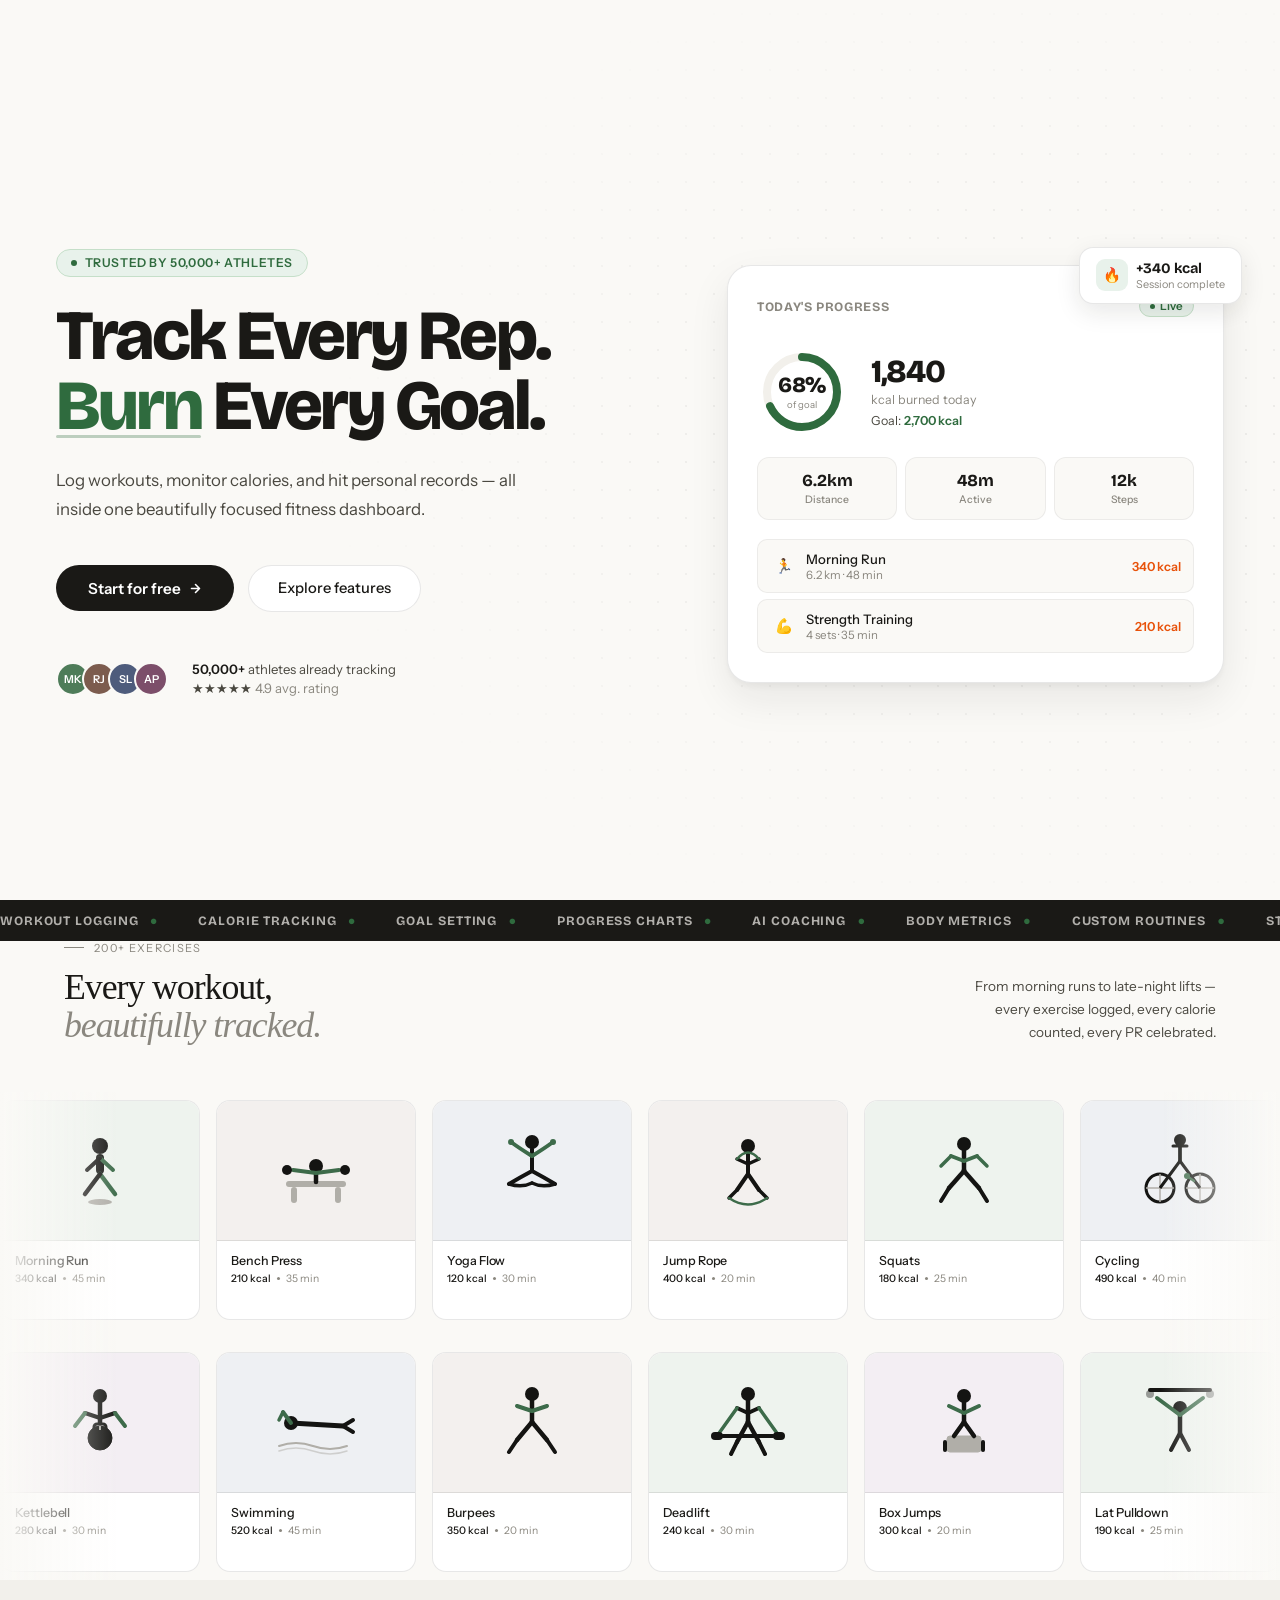
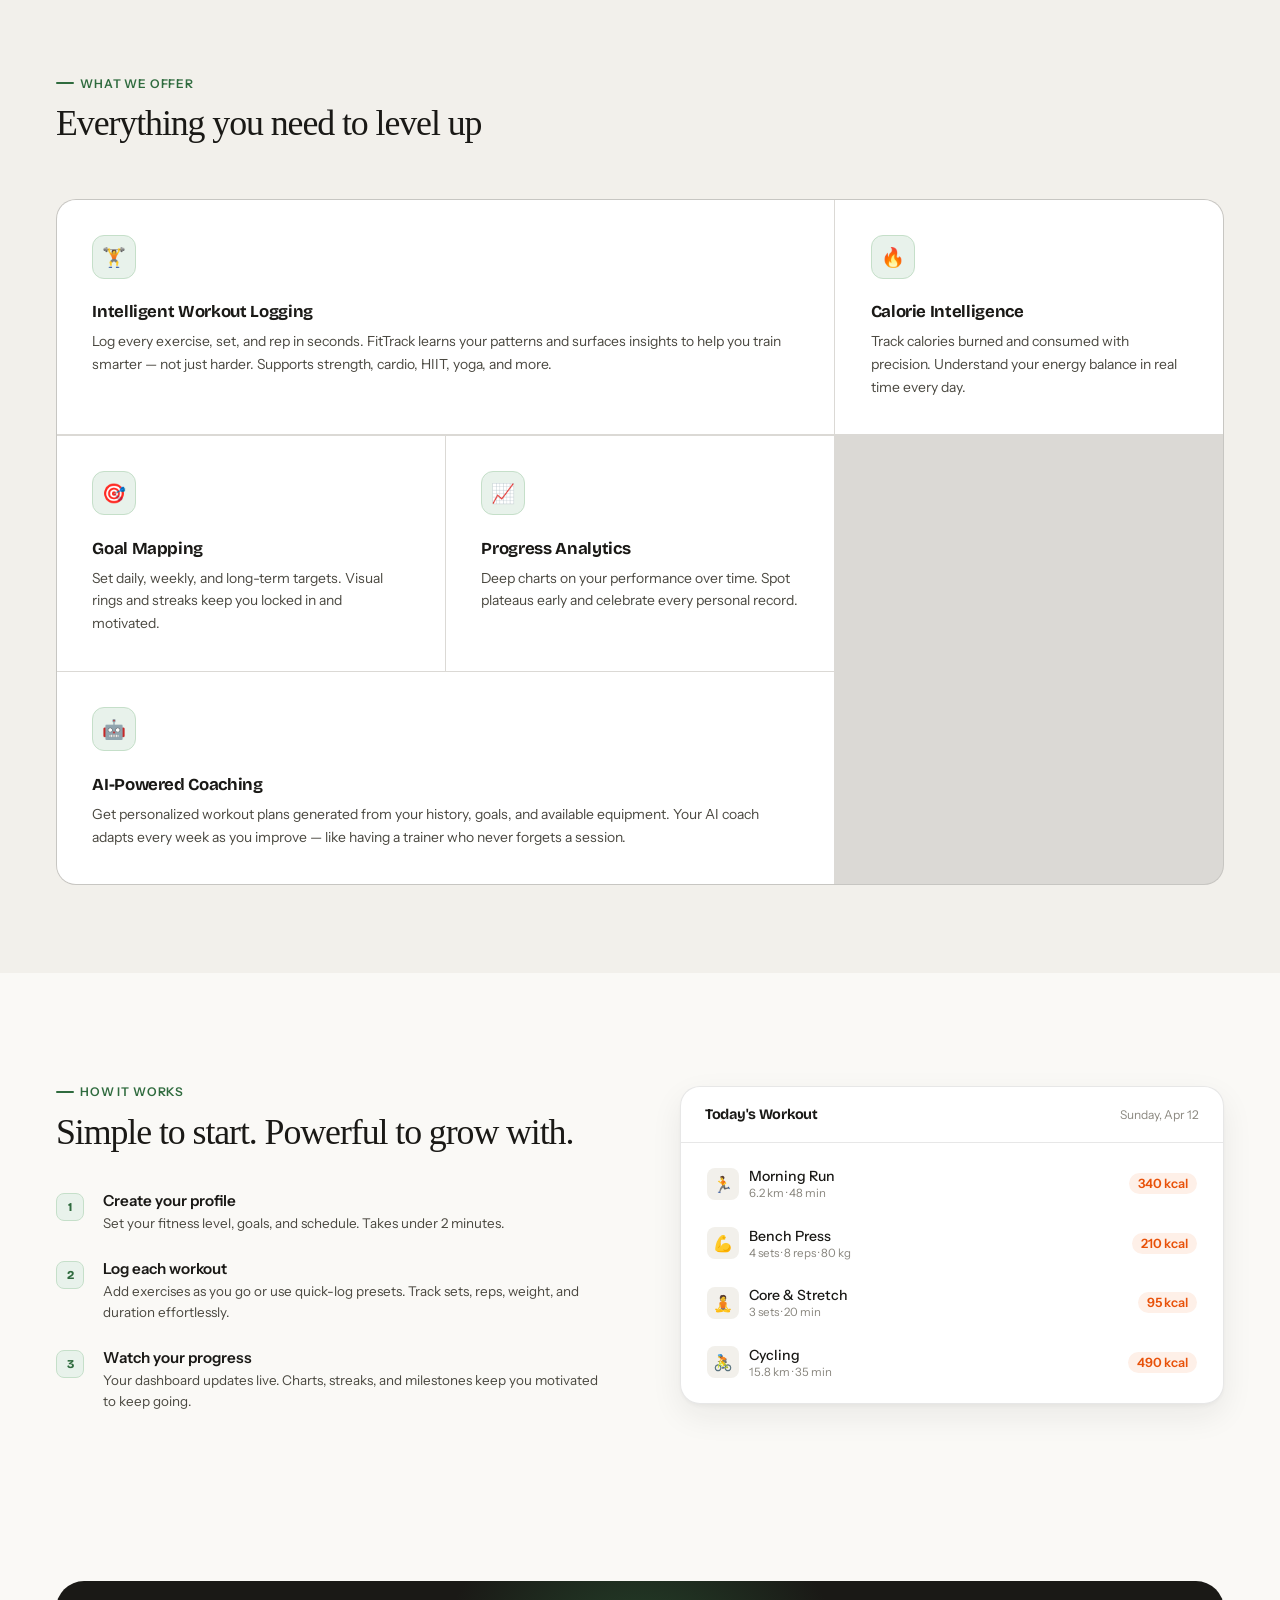
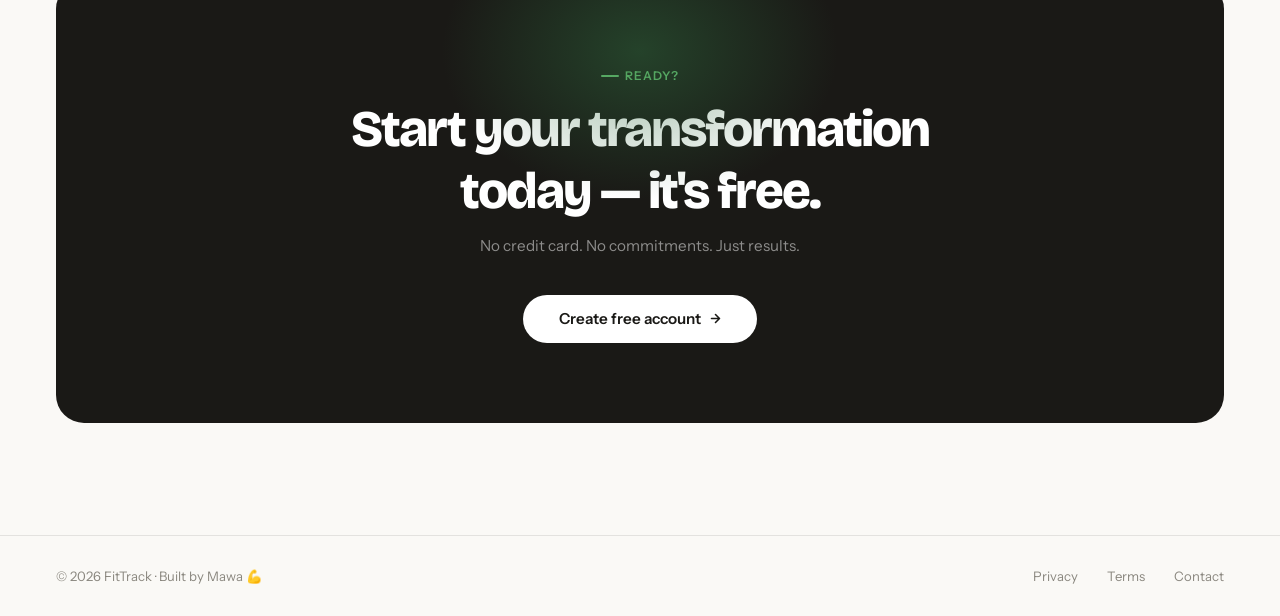
==== src/main/resources/templates/index.html @ 0c09f7cf "Init: pushed the localcode to remote" ====
<!DOCTYPE html>
<html xmlns:th="http://www.thymeleaf.org" lang="en">
<head>
    <meta charset="UTF-8">
    <meta name="viewport" content="width=device-width, initial-scale=1.0">
    <title>FitTrack — Your Fitness Evolution</title>
	<link rel="stylesheet" href="/css/styles.css">
    <link rel="preconnect" href="https://fonts.googleapis.com">
    <link href="https://fonts.googleapis.com/css2?family=Bricolage+Grotesque:opsz,wght@12..96,300;12..96,400;12..96,500;12..96,700;12..96,800&family=Instrument+Sans:wght@400;500;600&display=swap" rel="stylesheet">

    <style>
        *, *::before, *::after { box-sizing: border-box; margin: 0; padding: 0; }

        :root {
            --bg:        #faf9f6;
            --bg2:       #f2f0eb;
            --bg3:       #e8e4dc;
            --white:     #ffffff;
            --ink:       #1a1916;
            --ink2:      #4a4840;
            --ink3:      #8a877f;
            --accent:    #2f6b3e;
            --accent-lt: #e8f2eb;
            --accent-md: #c5dfc9;
            --orange:    #e8520a;
            --border:    rgba(26,25,22,0.1);
            --border2:   rgba(26,25,22,0.06);
        }

        html { scroll-behavior: smooth; }

        body {
            font-family: 'Instrument Sans', sans-serif;
            background: var(--bg);
            color: var(--ink);
            overflow-x: hidden;
        }

        /* ─── NAVBAR ─── */
        nav {
            position: fixed;
            top: 0; left: 0; right: 0;
            z-index: 100;
            padding: 0 3.5rem;
            height: 64px;
            display: flex;
            align-items: center;
            justify-content: space-between;
            background: rgba(250,249,246,0.9);
            backdrop-filter: blur(20px);
            border-bottom: 1px solid var(--border);
        }

        .nav-logo {
            font-family: 'Bricolage Grotesque', sans-serif;
            font-weight: 800;
            font-size: 1.35rem;
            color: var(--ink);
            text-decoration: none;
            letter-spacing: -0.03em;
            display: flex;
            align-items: center;
            gap: 7px;
        }

        .logo-mark {
            width: 28px; height: 28px;
            background: var(--accent);
            border-radius: 8px;
            display: flex;
            align-items: center;
            justify-content: center;
            color: #fff;
            font-size: 0.85rem;
            font-weight: 800;
        }

        .nav-right { display: flex; align-items: center; gap: 0.25rem; }

        .nav-link {
            font-size: 0.88rem;
            color: var(--ink2);
            text-decoration: none;
            padding: 0.45rem 0.9rem;
            border-radius: 8px;
            transition: background 0.15s, color 0.15s;
            font-weight: 500;
        }

        .nav-link:hover { background: var(--bg2); color: var(--ink); }

        .btn-nav {
            background: var(--ink) !important;
            color: var(--white) !important;
            padding: 0.5rem 1.2rem !important;
            border-radius: 100px !important;
            font-weight: 600 !important;
            margin-left: 0.5rem;
            transition: background 0.15s, transform 0.12s;
        }

        .btn-nav:hover { background: var(--accent) !important; transform: scale(1.03); }

        /* ─── HERO ─── */
        .hero {
            min-height: 100vh;
            padding: 7rem 3.5rem 4rem;
            display: grid;
            grid-template-columns: 1.1fr 0.9fr;
            gap: 4rem;
            align-items: center;
            position: relative;
        }

        .hero::before {
            content: '';
            position: absolute;
            inset: 0;
            background-image: radial-gradient(circle, rgba(26,25,22,0.06) 1px, transparent 1px);
            background-size: 28px 28px;
            mask-image: radial-gradient(ellipse 70% 70% at 80% 50%, black 30%, transparent 80%);
            pointer-events: none;
        }

        .hero-eyebrow {
            display: inline-flex;
            align-items: center;
            gap: 8px;
            background: var(--accent-lt);
            border: 1px solid var(--accent-md);
            color: var(--accent);
            font-size: 0.76rem;
            font-weight: 600;
            padding: 0.35rem 0.85rem;
            border-radius: 100px;
            margin-bottom: 1.5rem;
            letter-spacing: 0.05em;
            text-transform: uppercase;
            animation: fadeUp 0.5s ease both;
        }

        .pulse-dot { width: 6px; height: 6px; background: var(--accent); border-radius: 50%; animation: pulse 2s infinite; }

        @keyframes pulse {
            0%,100% { opacity:1; transform:scale(1); }
            50% { opacity:0.4; transform:scale(0.65); }
        }

        .hero h1 {
            font-family: 'Bricolage Grotesque', sans-serif;
            font-size: clamp(3.2rem, 5.5vw, 5.5rem);
            font-weight: 800;
            line-height: 1.0;
            letter-spacing: -0.04em;
            color: var(--ink);
            animation: fadeUp 0.5s 0.08s ease both;
        }

        .hero h1 .highlight {
            color: var(--accent);
            position: relative;
            display: inline-block;
        }

        .hero h1 .highlight::after {
            content: '';
            position: absolute;
            bottom: 4px; left: 0; right: 0;
            height: 3px;
            background: var(--accent);
            border-radius: 2px;
            opacity: 0.3;
        }

        .hero-desc {
            margin-top: 1.5rem;
            font-size: 1.05rem;
            color: var(--ink2);
            line-height: 1.75;
            max-width: 480px;
            animation: fadeUp 0.5s 0.16s ease both;
        }

        .hero-actions {
            margin-top: 2.5rem;
            display: flex;
            gap: 0.9rem;
            align-items: center;
            animation: fadeUp 0.5s 0.22s ease both;
        }

        .btn-primary {
            background: var(--ink);
            color: var(--white);
            font-family: 'Instrument Sans', sans-serif;
            font-weight: 600;
            font-size: 0.95rem;
            padding: 0.85rem 2rem;
            border-radius: 100px;
            text-decoration: none;
            display: inline-flex;
            align-items: center;
            gap: 8px;
            transition: background 0.15s, transform 0.12s;
        }

        .btn-primary:hover { background: var(--accent); transform: translateY(-1px); }

        .btn-secondary {
            background: var(--white);
            color: var(--ink);
            font-family: 'Instrument Sans', sans-serif;
            font-weight: 500;
            font-size: 0.92rem;
            padding: 0.85rem 1.8rem;
            border-radius: 100px;
            border: 1px solid var(--border);
            text-decoration: none;
            transition: background 0.15s;
        }

        .btn-secondary:hover { background: var(--bg2); }

        .hero-proof {
            margin-top: 3rem;
            display: flex;
            align-items: center;
            gap: 1.5rem;
            animation: fadeUp 0.5s 0.3s ease both;
        }

        .avatar-stack { display: flex; }

        .avatar {
            width: 34px; height: 34px;
            border-radius: 50%;
            border: 2px solid var(--bg);
            margin-left: -8px;
            font-size: 0.68rem;
            font-weight: 600;
            display: flex; align-items: center; justify-content: center;
            color: #fff;
        }

        .avatar:first-child { margin-left: 0; }
        .av1 { background: #4e7c59; }
        .av2 { background: #7c5c4e; }
        .av3 { background: #4e5c7c; }
        .av4 { background: #7c4e6a; }

        .proof-text { font-size: 0.82rem; color: var(--ink2); line-height: 1.5; }
        .proof-text strong { color: var(--ink); font-weight: 600; }

        /* ─── HERO VISUAL ─── */
        .hero-visual { animation: fadeUp 0.7s 0.2s ease both; position: relative; }

        .dashboard-card {
            background: var(--white);
            border: 1px solid var(--border);
            border-radius: 24px;
            padding: 1.8rem;
            box-shadow: 0 4px 6px rgba(26,25,22,0.04), 0 16px 40px rgba(26,25,22,0.08);
        }

        .dc-header {
            display: flex; align-items: center; justify-content: space-between;
            margin-bottom: 1.4rem;
        }

        .dc-title {
            font-family: 'Bricolage Grotesque', sans-serif;
            font-size: 0.8rem; font-weight: 700;
            letter-spacing: 0.05em; text-transform: uppercase;
            color: var(--ink3);
        }

        .live-chip {
            display: flex; align-items: center; gap: 5px;
            background: var(--accent-lt); border: 1px solid var(--accent-md);
            color: var(--accent); font-size: 0.72rem; font-weight: 600;
            padding: 3px 10px; border-radius: 100px;
        }

        .ld { width: 5px; height: 5px; border-radius: 50%; background: var(--accent); animation: pulse 1.5s infinite; }

        .cal-ring-row { display: flex; align-items: center; gap: 1.5rem; padding: 0.5rem 0 1.2rem; }

        .ring-wrap { position: relative; width: 90px; height: 90px; flex-shrink: 0; }
        .ring-wrap svg { transform: rotate(-90deg); }
        .ring-track { fill: none; stroke: var(--bg2); stroke-width: 8; }
        .ring-fill { fill: none; stroke: var(--accent); stroke-width: 8; stroke-linecap: round; stroke-dasharray: 220; stroke-dashoffset: 70; }

        .ring-center {
            position: absolute; inset: 0;
            display: flex; flex-direction: column; align-items: center; justify-content: center;
        }

        .ring-pct {
            font-family: 'Bricolage Grotesque', sans-serif;
            font-size: 1.35rem; font-weight: 800; color: var(--ink); letter-spacing: -0.03em; line-height: 1;
        }

        .ring-sub { font-size: 0.6rem; color: var(--ink3); margin-top: 2px; }

        .cal-big {
            font-family: 'Bricolage Grotesque', sans-serif;
            font-size: 2rem; font-weight: 800; color: var(--ink); letter-spacing: -0.04em; line-height: 1;
        }

        .cal-label { font-size: 0.78rem; color: var(--ink3); margin-top: 4px; }
        .cal-goal { font-size: 0.78rem; color: var(--ink2); margin-top: 6px; }
        .cal-goal span { color: var(--accent); font-weight: 600; }

        .mini-row { display: grid; grid-template-columns: 1fr 1fr 1fr; gap: 8px; margin-bottom: 1.2rem; }

        .mini-tile {
            background: var(--bg); border: 1px solid var(--border2);
            border-radius: 12px; padding: 0.8rem 0.7rem; text-align: center;
        }

        .mt-val { font-family: 'Bricolage Grotesque', sans-serif; font-weight: 700; font-size: 1.05rem; color: var(--ink); }
        .mt-lbl { font-size: 0.65rem; color: var(--ink3); margin-top: 2px; font-weight: 500; }

        .workout-row { display: flex; flex-direction: column; gap: 6px; }

        .wrow {
            display: flex; align-items: center; justify-content: space-between;
            padding: 0.65rem 0.75rem; border-radius: 10px;
            background: var(--bg); border: 1px solid var(--border2);
            transition: background 0.15s;
        }

        .wrow:hover { background: var(--bg2); }
        .wrow-left { display: flex; align-items: center; gap: 8px; }
        .wrow-icon { font-size: 0.9rem; width: 28px; text-align: center; }
        .wrow-name { font-size: 0.82rem; color: var(--ink); font-weight: 500; }
        .wrow-detail { color: var(--ink3); font-size: 0.72rem; margin-top: 1px; }
        .wrow-kcal { font-size: 0.78rem; font-weight: 600; color: var(--orange); }

        .float-badge {
            position: absolute; top: -18px; right: -18px;
            background: var(--white); border: 1px solid var(--border);
            border-radius: 14px; padding: 0.7rem 1rem;
            display: flex; align-items: center; gap: 8px;
            box-shadow: 0 8px 24px rgba(26,25,22,0.1);
            animation: floatY 4s ease-in-out infinite;
        }

        @keyframes floatY { 0%,100% { transform:translateY(0); } 50% { transform:translateY(-7px); } }

        .fb-icon { width: 32px; height: 32px; background: var(--accent-lt); border-radius: 9px; display: flex; align-items: center; justify-content: center; font-size: 0.9rem; }
        .fb-val { font-family: 'Bricolage Grotesque', sans-serif; font-size: 0.9rem; font-weight: 700; color: var(--ink); }
        .fb-lbl { font-size: 0.68rem; color: var(--ink3); }

        /* ─── TICKER ─── */
        .ticker { background: var(--ink); padding: 0.8rem 0; overflow: hidden; }

        .ticker-track {
            display: flex; gap: 2.5rem; white-space: nowrap;
            animation: slide 22s linear infinite;
        }

        @keyframes slide { from { transform:translateX(0); } to { transform:translateX(-50%); } }

        .t-item {
            font-family: 'Bricolage Grotesque', sans-serif;
            font-size: 0.8rem; font-weight: 700; letter-spacing: 0.07em; text-transform: uppercase;
            color: rgba(242,240,235,0.7);
            display: flex; align-items: center; gap: 0.7rem;
        }

        .t-dot { color: var(--accent); }

        /* ─── SECTION COMMON ─── */
        section { padding: 5.5rem 3.5rem; position: relative; }

        .label-tag {
            display: inline-flex; align-items: center; gap: 6px;
            font-size: 0.75rem; font-weight: 600; letter-spacing: 0.07em; text-transform: uppercase;
            color: var(--accent); margin-bottom: 0.9rem;
        }

        .label-tag::before { content: ''; width: 18px; height: 2px; background: var(--accent); border-radius: 1px; display: inline-block; }

        .section-h {
            font-family: 'Bricolage Grotesque', sans-serif;
            font-size: clamp(2rem, 3.5vw, 3rem); font-weight: 800;
            letter-spacing: -0.035em; color: var(--ink); line-height: 1.08; max-width: 600px;
        }

        /* ─── FEATURES ─── */
        .features-section { background: var(--bg2); }

        .feat-grid {
            display: grid; grid-template-columns: repeat(3, 1fr);
            gap: 1.5px; background: var(--border);
            border-radius: 20px; overflow: hidden; margin-top: 3.5rem;
            border: 1px solid var(--border);
        }

        .feat-cell { background: var(--white); padding: 2.2rem; transition: background 0.2s; }
        .feat-cell:hover { background: var(--bg); }
        .feat-cell.wide { grid-column: span 2; }

        .feat-ico {
            width: 44px; height: 44px;
            background: var(--accent-lt); border: 1px solid var(--accent-md);
            border-radius: 12px; display: flex; align-items: center; justify-content: center;
            font-size: 1.2rem; margin-bottom: 1.4rem;
        }

        .feat-title {
            font-family: 'Bricolage Grotesque', sans-serif;
            font-size: 1.05rem; font-weight: 700; color: var(--ink);
            margin-bottom: 0.5rem; letter-spacing: -0.02em;
        }

        .feat-desc { font-size: 0.87rem; color: var(--ink2); line-height: 1.65; }

        /* ─── HOW IT WORKS ─── */
        .how-grid { display: grid; grid-template-columns: 1fr 1fr; gap: 5rem; align-items: center; margin-top: 1rem; }

        .step-list { display: flex; flex-direction: column; gap: 1.5rem; margin-top: 2.5rem; }

        .step { display: flex; gap: 1.2rem; align-items: flex-start; }

        .step-num {
            font-family: 'Bricolage Grotesque', sans-serif;
            font-size: 0.75rem; font-weight: 800; color: var(--accent);
            background: var(--accent-lt); border: 1px solid var(--accent-md);
            width: 28px; height: 28px; border-radius: 8px;
            display: flex; align-items: center; justify-content: center;
            flex-shrink: 0; margin-top: 2px;
        }

        .step-ttl { font-weight: 600; font-size: 0.95rem; color: var(--ink); margin-bottom: 3px; }
        .step-txt { font-size: 0.84rem; color: var(--ink2); line-height: 1.6; }

        .workout-card {
            background: var(--white); border: 1px solid var(--border);
            border-radius: 20px; overflow: hidden;
            box-shadow: 0 2px 4px rgba(26,25,22,0.04), 0 12px 32px rgba(26,25,22,0.07);
        }

        .wc-head {
            padding: 1.2rem 1.5rem; border-bottom: 1px solid var(--border);
            display: flex; align-items: center; justify-content: space-between;
        }

        .wc-title { font-family: 'Bricolage Grotesque', sans-serif; font-size: 0.9rem; font-weight: 700; color: var(--ink); letter-spacing: -0.02em; }
        .wc-date { font-size: 0.75rem; color: var(--ink3); }
        .wc-list { padding: 0.8rem; display: flex; flex-direction: column; gap: 4px; }

        .wi {
            display: flex; align-items: center; justify-content: space-between;
            padding: 0.7rem 0.8rem; border-radius: 10px; transition: background 0.15s; cursor: default;
        }

        .wi:hover { background: var(--bg); }
        .wi-left { display: flex; align-items: center; gap: 10px; }
        .wi-icon { font-size: 1rem; width: 32px; height: 32px; background: var(--bg2); border-radius: 8px; display: flex; align-items: center; justify-content: center; }
        .wi-name { font-size: 0.88rem; font-weight: 500; color: var(--ink); }
        .wi-meta { font-size: 0.72rem; color: var(--ink3); margin-top: 1px; }
        .wi-kcal { font-size: 0.8rem; font-weight: 600; color: var(--orange); background: #fef0e8; padding: 3px 9px; border-radius: 100px; }

        /* ─── CTA ─── */
        .cta-wrap {
            margin: 0 3.5rem 5rem;
            background: var(--ink); border-radius: 28px;
            padding: 5rem; text-align: center; position: relative; overflow: hidden;
        }

        .cta-wrap::before {
            content: ''; position: absolute; top: -80px; left: 50%; transform: translateX(-50%);
            width: 400px; height: 300px;
            background: radial-gradient(ellipse, rgba(47,107,62,0.5) 0%, transparent 70%);
            pointer-events: none;
        }

        .cta-wrap .label-tag { color: #6fcf7a; }
        .cta-wrap .label-tag::before { background: #6fcf7a; }

        .cta-wrap h2 {
            font-family: 'Bricolage Grotesque', sans-serif;
            font-size: clamp(2rem, 4vw, 3.2rem); font-weight: 800;
            letter-spacing: -0.04em; color: var(--white); margin-bottom: 0.9rem;
        }

        .cta-wrap p { color: rgba(255,255,255,0.5); font-size: 0.95rem; margin-bottom: 2.5rem; }

        .btn-white {
            background: var(--white); color: var(--ink);
            font-family: 'Instrument Sans', sans-serif; font-weight: 600; font-size: 0.95rem;
            padding: 0.9rem 2.2rem; border-radius: 100px; text-decoration: none;
            display: inline-flex; align-items: center; gap: 8px;
            transition: background 0.15s, transform 0.12s;
        }

        .btn-white:hover { background: var(--bg2); transform: translateY(-2px); }

        /* ─── FOOTER ─── */
        footer {
            border-top: 1px solid var(--border); padding: 2rem 3.5rem;
            display: flex; align-items: center; justify-content: space-between;
            background: var(--bg);
        }

        .foot-left { font-size: 0.82rem; color: var(--ink3); }
        .foot-links { display: flex; gap: 1.8rem; }
        .foot-links a { font-size: 0.82rem; color: var(--ink3); text-decoration: none; transition: color 0.15s; }
        .foot-links a:hover { color: var(--ink); }

        @keyframes fadeUp { from { opacity:0; transform:translateY(20px); } to { opacity:1; transform:translateY(0); } }

        @media (max-width: 900px) {
            nav { padding: 0 1.5rem; }
            .hero { grid-template-columns: 1fr; padding: 6.5rem 1.5rem 3rem; }
            .hero-visual { display: none; }
            section { padding: 4rem 1.5rem; }
            .feat-grid { grid-template-columns: 1fr; }
            .feat-cell.wide { grid-column: span 1; }
            .how-grid { grid-template-columns: 1fr; gap: 2.5rem; }
            .cta-wrap { margin: 0 1.5rem 3.5rem; padding: 3rem 2rem; }
            footer { flex-direction: column; gap: 1.2rem; text-align: center; padding: 1.5rem; }
        }
		workout-scroll-section{
		  padding:5rem 0;
		  border-bottom:1px solid var(--border);
		  overflow:hidden;
		  background:var(--bg);
		}
		.wss-header{padding:0 4rem;margin-bottom:3rem;display:flex;justify-content:space-between;align-items:flex-end}
		.wss-right{font-size:0.85rem;color:var(--ink2);max-width:260px;line-height:1.7;font-weight:300;text-align:right}
		.section-tag{font-size:0.7rem;letter-spacing:0.12em;text-transform:uppercase;color:var(--ink3);margin-bottom:0.9rem;display:flex;align-items:center;gap:10px}
		.section-tag::before{content:'';width:20px;height:1px;background:var(--ink3)}
		.section-h{font-family:'Playfair Display',serif;font-size:clamp(1.9rem,2.8vw,2.6rem);font-weight:400;letter-spacing:-0.03em;color:var(--ink);line-height:1.05}
		.section-h em{font-style:italic;color:var(--ink3)}

		/* strip */
		.strip-wrap{position:relative}
		.strip-wrap::before,.strip-wrap::after{
		  content:'';position:absolute;top:0;bottom:0;width:120px;z-index:10;pointer-events:none;
		}
		.strip-wrap::before{left:0;background:linear-gradient(to right,var(--bg),transparent)}
		.strip-wrap::after{right:0;background:linear-gradient(to left,var(--bg),transparent)}

		.strip{display:flex;gap:16px;padding:8px 0;width:max-content}
		.strip.row1{animation:scrollL 40s linear infinite}
		.strip.row2{animation:scrollR 45s linear infinite;margin-top:16px}
		.strip:hover{animation-play-state:paused}
		@keyframes scrollL{from{transform:translateX(0)}to{transform:translateX(-50%)}}
		@keyframes scrollR{from{transform:translateX(-50%)}to{transform:translateX(0)}}

		/* workout card */
		.wcard{
		  width:200px;height:220px;flex-shrink:0;
		  background:var(--white);border:1px solid var(--border);border-radius:14px;
		  overflow:hidden;cursor:pointer;position:relative;
		  transition:border-color 0.25s,transform 0.25s;
		}
		.wcard:hover{border-color:var(--sage-md);transform:translateY(-4px)}
		.wcard-visual{
		  height:140px;
		  display:flex;align-items:center;justify-content:center;
		  position:relative;overflow:hidden;
		  background:var(--bg);
		  border-bottom:1px solid var(--border);
		}
		.wcard-info{padding:0.75rem 0.9rem}
		.wcard-name{font-size:0.78rem;font-weight:500;color:var(--ink);letter-spacing:-0.01em}
		.wcard-meta{display:flex;align-items:center;gap:6px;margin-top:4px}
		.wcard-kcal{font-size:0.65rem;color:var(--sage);font-weight:500}
		.wcard-dot{width:3px;height:3px;border-radius:50%;background:var(--ink3)}
		.wcard-dur{font-size:0.65rem;color:var(--ink3)}
		.wcard-cat{
		  position:absolute;top:8px;right:8px;
		  font-size:0.58rem;letter-spacing:0.08em;text-transform:uppercase;
		  color:var(--ink2);background:var(--white);border:1px solid var(--border);
		  padding:2px 7px;border-radius:100px;
		}

		/* ── SVG figure animations ── */
		.fig{width:80px;height:80px;position:relative}

		/* Running figure */
		@keyframes run-body{0%,100%{transform:translateY(0) rotate(-2deg)}50%{transform:translateY(-4px) rotate(2deg)}}
		@keyframes run-arm-f{0%,100%{transform:rotate(-30deg)}50%{transform:rotate(30deg)}}
		@keyframes run-arm-b{0%,100%{transform:rotate(30deg)}50%{transform:rotate(-30deg)}}
		@keyframes run-leg-f{0%,100%{transform:rotate(-40deg)}50%{transform:rotate(40deg)}}
		@keyframes run-leg-b{0%,100%{transform:rotate(40deg)}50%{transform:rotate(-40deg)}}
		@keyframes bounce-shadow{0%,100%{transform:scaleX(1);opacity:0.15}50%{transform:scaleX(0.7);opacity:0.08}}

		/* Cycling figure */
		@keyframes pedal-f{0%{transform:rotate(0deg)}100%{transform:rotate(360deg)}}
		@keyframes wheel-spin{0%{transform:rotate(0deg)}100%{transform:rotate(360deg)}}

		/* Push-up */
		@keyframes pushup{0%,100%{transform:translateY(0)}50%{transform:translateY(-8px)}}

		/* Yoga */
		@keyframes breathe{0%,100%{transform:scaleY(1)}50%{transform:scaleY(1.04)}}

		/* Jump rope */
		@keyframes jump{0%,100%{transform:translateY(0)}45%,55%{transform:translateY(-10px)}}
		@keyframes rope{0%{transform:rotate(0deg)}100%{transform:rotate(360deg)}}

		/* Squat */
		@keyframes squat{0%,100%{transform:translateY(0) scaleY(1)}50%{transform:translateY(8px) scaleY(0.88)}}

		/* Stretch */
		@keyframes stretch-arm{0%,100%{transform:rotate(0deg)}50%{transform:rotate(30deg)}}

		/* Plank */
		@keyframes plank-pulse{0%,100%{transform:scaleX(1)}50%{transform:scaleX(1.01)}}

		/* Dumbbell curl */
		@keyframes curl{0%,100%{transform:rotate(0deg)}50%{transform:rotate(-70deg)}}

		/* Burpee */
		@keyframes burpee{0%,25%{transform:translateY(0) scaleY(1)}50%{transform:translateY(-14px) scaleY(1)}75%,100%{transform:translateY(0) scaleY(0.85)}}

		/* Swim */
		@keyframes swim-arm{0%,100%{transform:rotate(-20deg)}50%{transform:rotate(160deg)}}
		@keyframes swim-body{0%,100%{transform:translateY(0)}50%{transform:translateY(-3px)}}

		/* Kettlebell */
		@keyframes kb-swing{0%,100%{transform:rotate(0deg)}50%{transform:rotate(-45deg)}}
    </style>
</head>
<body>

<!-- NAVBAR -->
<div th:replace="fragments/navbar :: navbar('home')"></div><!-- HERO -->
<div class="hero">
    <div>
        <div class="hero-eyebrow">
            <span class="pulse-dot"></span>
            Trusted by 50,000+ athletes
        </div>

        <h1>Track Every Rep.<br><span class="highlight">Burn</span> Every Goal.</h1>

        <p class="hero-desc">
            Log workouts, monitor calories, and hit personal records — all inside one beautifully focused fitness dashboard.
        </p>

        <div class="hero-actions">
            <a href="/auth/signup" class="btn-primary">
                Start for free
                <svg width="13" height="13" viewBox="0 0 13 13" fill="none"><path d="M2.5 6.5h8M6.5 2.5l4 4-4 4" stroke="currentColor" stroke-width="1.6" stroke-linecap="round" stroke-linejoin="round"/></svg>
            </a>
            <a href="#features" class="btn-secondary">Explore features</a>
        </div>

        <div class="hero-proof">
            <div class="avatar-stack">
                <div class="avatar av1">MK</div>
                <div class="avatar av2">RJ</div>
                <div class="avatar av3">SL</div>
                <div class="avatar av4">AP</div>
            </div>
            <div class="proof-text">
                <strong>50,000+</strong> athletes already tracking<br>
                ★★★★★ <span style="color:var(--ink3)">4.9 avg. rating</span>
            </div>
        </div>
    </div>

    <div class="hero-visual">
        <div class="float-badge">
            <div class="fb-icon">🔥</div>
            <div>
                <div class="fb-val">+340 kcal</div>
                <div class="fb-lbl">Session complete</div>
            </div>
        </div>

        <div class="dashboard-card">
            <div class="dc-header">
                <span class="dc-title">Today's Progress</span>
                <span class="live-chip"><span class="ld"></span>Live</span>
            </div>

            <div class="cal-ring-row">
                <div class="ring-wrap">
                    <svg width="90" height="90" viewBox="0 0 90 90">
                        <circle class="ring-track" cx="45" cy="45" r="35"/>
                        <circle class="ring-fill" cx="45" cy="45" r="35"/>
                    </svg>
                    <div class="ring-center">
                        <div class="ring-pct">68%</div>
                        <div class="ring-sub">of goal</div>
                    </div>
                </div>
                <div>
                    <div class="cal-big">1,840</div>
                    <div class="cal-label">kcal burned today</div>
                    <div class="cal-goal">Goal: <span>2,700 kcal</span></div>
                </div>
            </div>

            <div class="mini-row">
                <div class="mini-tile"><div class="mt-val">6.2km</div><div class="mt-lbl">Distance</div></div>
                <div class="mini-tile"><div class="mt-val">48m</div><div class="mt-lbl">Active</div></div>
                <div class="mini-tile"><div class="mt-val">12k</div><div class="mt-lbl">Steps</div></div>
            </div>

            <div class="workout-row">
                <div class="wrow">
                    <div class="wrow-left">
                        <span class="wrow-icon">🏃</span>
                        <div><div class="wrow-name">Morning Run</div><div class="wrow-detail">6.2 km · 48 min</div></div>
                    </div>
                    <span class="wrow-kcal">340 kcal</span>
                </div>
                <div class="wrow">
                    <div class="wrow-left">
                        <span class="wrow-icon">💪</span>
                        <div><div class="wrow-name">Strength Training</div><div class="wrow-detail">4 sets · 35 min</div></div>
                    </div>
                    <span class="wrow-kcal">210 kcal</span>
                </div>
            </div>
        </div>
    </div>
</div>

<!-- TICKER -->
<div class="ticker">
    <div class="ticker-track">
        <span class="t-item">Workout Logging <span class="t-dot">●</span></span>
        <span class="t-item">Calorie Tracking <span class="t-dot">●</span></span>
        <span class="t-item">Goal Setting <span class="t-dot">●</span></span>
        <span class="t-item">Progress Charts <span class="t-dot">●</span></span>
        <span class="t-item">AI Coaching <span class="t-dot">●</span></span>
        <span class="t-item">Body Metrics <span class="t-dot">●</span></span>
        <span class="t-item">Custom Routines <span class="t-dot">●</span></span>
        <span class="t-item">Streak Tracking <span class="t-dot">●</span></span>
        <span class="t-item">Workout Logging <span class="t-dot">●</span></span>
        <span class="t-item">Calorie Tracking <span class="t-dot">●</span></span>
        <span class="t-item">Goal Setting <span class="t-dot">●</span></span>
        <span class="t-item">Progress Charts <span class="t-dot">●</span></span>
        <span class="t-item">AI Coaching <span class="t-dot">●</span></span>
        <span class="t-item">Body Metrics <span class="t-dot">●</span></span>
        <span class="t-item">Custom Routines <span class="t-dot">●</span></span>
        <span class="t-item">Streak Tracking <span class="t-dot">●</span></span>
    </div>
</div>
<div id="workouts" class="workout-scroll-section">
  <div class="wss-header">
    <div>
      <div class="section-tag">200+ exercises</div>
      <h2 class="section-h">Every workout,<br><em>beautifully tracked.</em></h2>
    </div>
    <p class="wss-right">From morning runs to late-night lifts — every exercise logged, every calorie counted, every PR celebrated.</p>
  </div>

  <div class="strip-wrap" id="strips"></div>
</div>

<!-- FEATURES -->
<section id="features" class="features-section">
    <span class="label-tag">What we offer</span>
    <h2 class="section-h">Everything you need to level up</h2>

    <div class="feat-grid">
        <div class="feat-cell wide">
            <div class="feat-ico">🏋️</div>
            <div class="feat-title">Intelligent Workout Logging</div>
            <div class="feat-desc">Log every exercise, set, and rep in seconds. FitTrack learns your patterns and surfaces insights to help you train smarter — not just harder. Supports strength, cardio, HIIT, yoga, and more.</div>
        </div>
        <div class="feat-cell">
            <div class="feat-ico">🔥</div>
            <div class="feat-title">Calorie Intelligence</div>
            <div class="feat-desc">Track calories burned and consumed with precision. Understand your energy balance in real time every day.</div>
        </div>
        <div class="feat-cell">
            <div class="feat-ico">🎯</div>
            <div class="feat-title">Goal Mapping</div>
            <div class="feat-desc">Set daily, weekly, and long-term targets. Visual rings and streaks keep you locked in and motivated.</div>
        </div>
        <div class="feat-cell">
            <div class="feat-ico">📈</div>
            <div class="feat-title">Progress Analytics</div>
            <div class="feat-desc">Deep charts on your performance over time. Spot plateaus early and celebrate every personal record.</div>
        </div>
        <div class="feat-cell wide">
            <div class="feat-ico">🤖</div>
            <div class="feat-title">AI-Powered Coaching</div>
            <div class="feat-desc">Get personalized workout plans generated from your history, goals, and available equipment. Your AI coach adapts every week as you improve — like having a trainer who never forgets a session.</div>
        </div>
    </div>
</section>

<!-- HOW IT WORKS -->
<section id="workouts">
    <div class="how-grid">
        <div>
            <span class="label-tag">How it works</span>
            <h2 class="section-h">Simple to start. Powerful to grow with.</h2>
            <div class="step-list">
                <div class="step">
                    <div class="step-num">1</div>
                    <div><div class="step-ttl">Create your profile</div><div class="step-txt">Set your fitness level, goals, and schedule. Takes under 2 minutes.</div></div>
                </div>
                <div class="step">
                    <div class="step-num">2</div>
                    <div><div class="step-ttl">Log each workout</div><div class="step-txt">Add exercises as you go or use quick-log presets. Track sets, reps, weight, and duration effortlessly.</div></div>
                </div>
                <div class="step">
                    <div class="step-num">3</div>
                    <div><div class="step-ttl">Watch your progress</div><div class="step-txt">Your dashboard updates live. Charts, streaks, and milestones keep you motivated to keep going.</div></div>
                </div>
            </div>
        </div>

        <div class="workout-card">
            <div class="wc-head">
                <span class="wc-title">Today's Workout</span>
                <span class="wc-date">Sunday, Apr 12</span>
            </div>
            <div class="wc-list">
                <div class="wi">
                    <div class="wi-left"><div class="wi-icon">🏃</div><div><div class="wi-name">Morning Run</div><div class="wi-meta">6.2 km · 48 min</div></div></div>
                    <span class="wi-kcal">340 kcal</span>
                </div>
                <div class="wi">
                    <div class="wi-left"><div class="wi-icon">💪</div><div><div class="wi-name">Bench Press</div><div class="wi-meta">4 sets · 8 reps · 80 kg</div></div></div>
                    <span class="wi-kcal">210 kcal</span>
                </div>
                <div class="wi">
                    <div class="wi-left"><div class="wi-icon">🧘</div><div><div class="wi-name">Core & Stretch</div><div class="wi-meta">3 sets · 20 min</div></div></div>
                    <span class="wi-kcal">95 kcal</span>
                </div>
                <div class="wi">
                    <div class="wi-left"><div class="wi-icon">🚴</div><div><div class="wi-name">Cycling</div><div class="wi-meta">15.8 km · 35 min</div></div></div>
                    <span class="wi-kcal">490 kcal</span>
                </div>
            </div>
        </div>
    </div>
</section>

<!-- CTA -->
<div style="padding: 5rem 0 2rem;">
    <div class="cta-wrap">
        <span class="label-tag">Ready?</span>
        <h2>Start your transformation<br>today — it's free.</h2>
        <p>No credit card. No commitments. Just results.</p>
        <a href="/auth/signup" class="btn-white">
            Create free account
            <svg width="13" height="13" viewBox="0 0 13 13" fill="none"><path d="M2.5 6.5h8M6.5 2.5l4 4-4 4" stroke="currentColor" stroke-width="1.6" stroke-linecap="round" stroke-linejoin="round"/></svg>
        </a>
    </div>
</div>

<!-- FOOTER -->
<footer>
    <div class="foot-left">© 2026 FitTrack · Built by Mawa 💪</div>
    <div class="foot-links">
        <a href="#">Privacy</a>
        <a href="#">Terms</a>
        <a href="#">Contact</a>
    </div>
</footer>
<script>
// ── Workout data ──
const workouts = [
  { name:'Morning Run', cat:'Cardio', kcal:340, dur:'45 min', color:'#eef3ee', svg:'run' },
  { name:'Bench Press', cat:'Strength', kcal:210, dur:'35 min', color:'#f3f0ee', svg:'bench' },
  { name:'Yoga Flow', cat:'Flexibility', kcal:120, dur:'30 min', color:'#eef0f3', svg:'yoga' },
  { name:'Jump Rope', cat:'Cardio', kcal:400, dur:'20 min', color:'#f3f0ee', svg:'jumprope' },
  { name:'Squats', cat:'Strength', kcal:180, dur:'25 min', color:'#eef3ee', svg:'squat' },
  { name:'Cycling', cat:'Cardio', kcal:490, dur:'40 min', color:'#eef0f3', svg:'cycle' },
  { name:'Push-ups', cat:'Strength', kcal:150, dur:'15 min', color:'#f3f0ee', svg:'pushup' },
  { name:'Plank Hold', cat:'Core', kcal:80, dur:'10 min', color:'#eef3ee', svg:'plank' },
  { name:'Kettlebell', cat:'Strength', kcal:280, dur:'30 min', color:'#f3eef3', svg:'kettlebell' },
  { name:'Swimming', cat:'Cardio', kcal:520, dur:'45 min', color:'#eef0f3', svg:'swim' },
  { name:'Burpees', cat:'HIIT', kcal:350, dur:'20 min', color:'#f3f0ee', svg:'burpee' },
  { name:'Deadlift', cat:'Strength', kcal:240, dur:'30 min', color:'#eef3ee', svg:'deadlift' },
  { name:'Box Jumps', cat:'Plyometric', kcal:300, dur:'20 min', color:'#f3eef3', svg:'boxjump' },
  { name:'Lat Pulldown', cat:'Strength', kcal:190, dur:'25 min', color:'#eef3ee', svg:'lat' },
  { name:'Stretching', cat:'Recovery', kcal:60, dur:'20 min', color:'#eef0f3', svg:'stretch' },
  { name:'HIIT Sprint', cat:'HIIT', kcal:420, dur:'25 min', color:'#f3f0ee', svg:'hiit' },
];

// ── SVG figures ──
function getSVG(type) {
  const c = '#141412', c2 = '#3d6b4a', c3 = '#b0aea8';
  const svgs = {
    run: `<svg width="90" height="90" viewBox="0 0 90 90" fill="none">
      <g style="animation:run-body 0.5s ease-in-out infinite;transform-origin:45px 45px">
        <circle cx="45" cy="20" r="8" fill="${c}"/>
        <!-- torso -->
        <rect x="41" y="28" width="8" height="20" rx="4" fill="${c}" style="animation:run-body 0.5s ease-in-out infinite;transform-origin:45px 38px"/>
        <!-- arm front -->
        <line x1="45" y1="32" x2="58" y2="44" stroke="${c2}" stroke-width="4" stroke-linecap="round" style="animation:run-arm-f 0.5s ease-in-out infinite;transform-origin:45px 32px"/>
        <!-- arm back -->
        <line x1="45" y1="32" x2="32" y2="44" stroke="${c}" stroke-width="4" stroke-linecap="round" style="animation:run-arm-b 0.5s ease-in-out infinite;transform-origin:45px 32px"/>
        <!-- leg front -->
        <line x1="45" y1="48" x2="60" y2="68" stroke="${c2}" stroke-width="4.5" stroke-linecap="round" style="animation:run-leg-f 0.5s ease-in-out infinite;transform-origin:45px 48px"/>
        <!-- leg back -->
        <line x1="45" y1="48" x2="30" y2="68" stroke="${c}" stroke-width="4.5" stroke-linecap="round" style="animation:run-leg-b 0.5s ease-in-out infinite;transform-origin:45px 48px"/>
      </g>
      <!-- shadow -->
      <ellipse cx="45" cy="76" rx="12" ry="3" fill="${c3}" style="animation:bounce-shadow 0.5s ease-in-out infinite;transform-origin:45px 76px"/>
    </svg>`,

    cycle: `<svg width="90" height="90" viewBox="0 0 90 90" fill="none">
      <!-- bike frame -->
      <circle cx="25" cy="62" r="14" stroke="${c}" stroke-width="3" fill="none"/>
      <circle cx="65" cy="62" r="14" stroke="${c}" stroke-width="3" fill="none"/>
      <!-- wheel spokes spin -->
      <g style="animation:wheel-spin 0.6s linear infinite;transform-origin:25px 62px">
        <line x1="25" y1="48" x2="25" y2="76" stroke="${c3}" stroke-width="1.5"/>
        <line x1="11" y1="62" x2="39" y2="62" stroke="${c3}" stroke-width="1.5"/>
      </g>
      <g style="animation:wheel-spin 0.6s linear infinite;transform-origin:65px 62px">
        <line x1="65" y1="48" x2="65" y2="76" stroke="${c3}" stroke-width="1.5"/>
        <line x1="51" y1="62" x2="79" y2="62" stroke="${c3}" stroke-width="1.5"/>
      </g>
      <!-- frame -->
      <polyline points="25,62 45,35 65,62" stroke="${c}" stroke-width="3" stroke-linejoin="round" fill="none"/>
      <line x1="45" y1="35" x2="45" y2="20" stroke="${c}" stroke-width="3" stroke-linecap="round"/>
      <line x1="38" y1="20" x2="52" y2="20" stroke="${c}" stroke-width="3" stroke-linecap="round"/>
      <!-- rider -->
      <circle cx="45" cy="14" r="6" fill="${c}"/>
      <line x1="45" y1="20" x2="45" y2="35" stroke="${c}" stroke-width="3.5" stroke-linecap="round"/>
      <!-- pedal -->
      <g style="animation:pedal-f 0.6s linear infinite;transform-origin:52px 50px">
        <circle cx="52" cy="50" r="3" fill="${c2}"/>
        <line x1="52" y1="50" x2="59" y2="55" stroke="${c2}" stroke-width="2.5" stroke-linecap="round"/>
      </g>
    </svg>`,

    yoga: `<svg width="90" height="90" viewBox="0 0 90 90" fill="none">
      <g style="animation:breathe 2s ease-in-out infinite;transform-origin:45px 45px">
        <circle cx="45" cy="16" r="7" fill="${c}"/>
        <!-- seated body -->
        <path d="M45 23 Q45 38 45 45" stroke="${c}" stroke-width="4" stroke-linecap="round"/>
        <!-- legs crossed -->
        <path d="M45 45 Q32 52 22 58" stroke="${c}" stroke-width="4" stroke-linecap="round"/>
        <path d="M45 45 Q58 52 68 58" stroke="${c}" stroke-width="4" stroke-linecap="round"/>
        <path d="M22 58 Q35 62 45 57" stroke="${c}" stroke-width="3.5" stroke-linecap="round"/>
        <path d="M68 58 Q55 62 45 57" stroke="${c}" stroke-width="3.5" stroke-linecap="round"/>
        <!-- arms raised -->
        <path d="M45 30 Q32 22 24 16" stroke="${c2}" stroke-width="4" stroke-linecap="round"/>
        <path d="M45 30 Q58 22 66 16" stroke="${c2}" stroke-width="4" stroke-linecap="round"/>
        <!-- hands -->
        <circle cx="24" cy="16" r="3" fill="${c2}"/>
        <circle cx="66" cy="16" r="3" fill="${c2}"/>
      </g>
    </svg>`,

    pushup: `<svg width="90" height="90" viewBox="0 0 90 90" fill="none">
      <g style="animation:pushup 0.8s ease-in-out infinite;transform-origin:45px 55px">
        <circle cx="22" cy="42" r="6" fill="${c}"/>
        <line x1="22" y1="48" x2="22" y2="62" stroke="${c}" stroke-width="4" stroke-linecap="round"/>
        <line x1="22" y1="62" x2="10" y2="70" stroke="${c}" stroke-width="3.5" stroke-linecap="round"/>
        <line x1="22" y1="62" x2="34" y2="70" stroke="${c}" stroke-width="3.5" stroke-linecap="round"/>
        <line x1="22" y1="50" x2="65" y2="55" stroke="${c}" stroke-width="4.5" stroke-linecap="round"/>
        <line x1="65" y1="55" x2="78" y2="70" stroke="${c}" stroke-width="3.5" stroke-linecap="round"/>
        <line x1="65" y1="55" x2="76" y2="66" stroke="${c2}" stroke-width="4" stroke-linecap="round"/>
        <line x1="22" y1="50" x2="14" y2="62" stroke="${c2}" stroke-width="4" stroke-linecap="round"/>
      </g>
    </svg>`,

    squat: `<svg width="90" height="90" viewBox="0 0 90 90" fill="none">
      <g style="animation:squat 1s ease-in-out infinite;transform-origin:45px 50px">
        <circle cx="45" cy="18" r="7" fill="${c}"/>
        <line x1="45" y1="25" x2="45" y2="45" stroke="${c}" stroke-width="4.5" stroke-linecap="round"/>
        <line x1="45" y1="35" x2="32" y2="30" stroke="${c2}" stroke-width="4" stroke-linecap="round"/>
        <line x1="45" y1="35" x2="58" y2="30" stroke="${c2}" stroke-width="4" stroke-linecap="round"/>
        <line x1="32" y1="30" x2="22" y2="40" stroke="${c2}" stroke-width="3.5" stroke-linecap="round"/>
        <line x1="58" y1="30" x2="68" y2="40" stroke="${c2}" stroke-width="3.5" stroke-linecap="round"/>
        <line x1="45" y1="45" x2="30" y2="62" stroke="${c}" stroke-width="4.5" stroke-linecap="round"/>
        <line x1="45" y1="45" x2="60" y2="62" stroke="${c}" stroke-width="4.5" stroke-linecap="round"/>
        <line x1="30" y1="62" x2="22" y2="75" stroke="${c}" stroke-width="4" stroke-linecap="round"/>
        <line x1="60" y1="62" x2="68" y2="75" stroke="${c}" stroke-width="4" stroke-linecap="round"/>
      </g>
    </svg>`,

    plank: `<svg width="90" height="90" viewBox="0 0 90 90" fill="none">
      <g style="animation:plank-pulse 1.5s ease-in-out infinite;transform-origin:45px 50px">
        <circle cx="18" cy="40" r="6" fill="${c}"/>
        <line x1="18" y1="46" x2="72" y2="52" stroke="${c}" stroke-width="5" stroke-linecap="round"/>
        <line x1="18" y1="46" x2="10" y2="60" stroke="${c}" stroke-width="4" stroke-linecap="round"/>
        <line x1="18" y1="46" x2="28" y2="60" stroke="${c}" stroke-width="4" stroke-linecap="round"/>
        <line x1="72" y1="52" x2="64" y2="66" stroke="${c2}" stroke-width="4" stroke-linecap="round"/>
        <line x1="72" y1="52" x2="80" y2="66" stroke="${c2}" stroke-width="4" stroke-linecap="round"/>
      </g>
    </svg>`,

    jumprope: `<svg width="90" height="90" viewBox="0 0 90 90" fill="none">
      <g style="animation:jump 0.6s ease-in-out infinite;transform-origin:45px 50px">
        <circle cx="45" cy="20" r="7" fill="${c}"/>
        <line x1="45" y1="27" x2="45" y2="48" stroke="${c}" stroke-width="4" stroke-linecap="round"/>
        <line x1="45" y1="38" x2="34" y2="33" stroke="${c}" stroke-width="3.5" stroke-linecap="round"/>
        <line x1="45" y1="38" x2="56" y2="33" stroke="${c}" stroke-width="3.5" stroke-linecap="round"/>
        <line x1="45" y1="48" x2="34" y2="64" stroke="${c}" stroke-width="4" stroke-linecap="round"/>
        <line x1="45" y1="48" x2="56" y2="64" stroke="${c}" stroke-width="4" stroke-linecap="round"/>
        <line x1="34" y1="64" x2="26" y2="72" stroke="${c}" stroke-width="3.5" stroke-linecap="round"/>
        <line x1="56" y1="64" x2="64" y2="72" stroke="${c}" stroke-width="3.5" stroke-linecap="round"/>
      </g>
      <g style="animation:rope 0.6s linear infinite;transform-origin:45px 60px">
        <path d="M26 72 Q45 85 64 72" stroke="${c2}" stroke-width="2.5" fill="none" stroke-linecap="round"/>
        <path d="M34 33 Q45 20 56 33" stroke="${c2}" stroke-width="2.5" fill="none" stroke-linecap="round"/>
      </g>
    </svg>`,

    swim: `<svg width="90" height="90" viewBox="0 0 90 90" fill="none">
      <g style="animation:swim-body 1s ease-in-out infinite;transform-origin:45px 50px">
        <circle cx="20" cy="45" r="7" fill="${c}"/>
        <line x1="20" y1="45" x2="72" y2="48" stroke="${c}" stroke-width="5" stroke-linecap="round"/>
        <line x1="72" y1="48" x2="82" y2="42" stroke="${c}" stroke-width="4" stroke-linecap="round"/>
        <line x1="72" y1="48" x2="82" y2="54" stroke="${c}" stroke-width="4" stroke-linecap="round"/>
        <g style="animation:swim-arm 0.8s ease-in-out infinite;transform-origin:20px 45px">
          <line x1="20" y1="45" x2="12" y2="34" stroke="${c2}" stroke-width="4" stroke-linecap="round"/>
          <line x1="12" y1="34" x2="8" y2="42" stroke="${c2}" stroke-width="3.5" stroke-linecap="round"/>
        </g>
      </g>
      <path d="M8 68 Q25 62 42 68 Q59 74 76 68" stroke="${c3}" stroke-width="2" fill="none" stroke-linecap="round"/>
      <path d="M8 73 Q25 67 42 73 Q59 79 76 73" stroke="${c3}" stroke-width="1.5" fill="none" stroke-linecap="round" opacity="0.5"/>
    </svg>`,

    kettlebell: `<svg width="90" height="90" viewBox="0 0 90 90" fill="none">
      <circle cx="45" cy="18" r="7" fill="${c}"/>
      <g style="animation:kb-swing 0.8s ease-in-out infinite;transform-origin:45px 40px">
        <line x1="45" y1="25" x2="45" y2="45" stroke="${c}" stroke-width="4.5" stroke-linecap="round"/>
        <line x1="45" y1="40" x2="30" y2="35" stroke="${c}" stroke-width="4" stroke-linecap="round"/>
        <line x1="45" y1="40" x2="60" y2="35" stroke="${c}" stroke-width="4" stroke-linecap="round"/>
        <line x1="30" y1="35" x2="20" y2="48" stroke="${c2}" stroke-width="4" stroke-linecap="round"/>
        <line x1="60" y1="35" x2="70" y2="48" stroke="${c2}" stroke-width="4" stroke-linecap="round"/>
        <!-- kb -->
        <circle cx="45" cy="60" r="12" fill="${c}" stroke="${c}" stroke-width="1"/>
        <rect x="39" y="46" width="12" height="8" rx="3" fill="none" stroke="${c}" stroke-width="3"/>
        <line x1="45" y1="48" x2="45" y2="52" stroke="${c3}" stroke-width="2"/>
      </g>
    </svg>`,

    burpee: `<svg width="90" height="90" viewBox="0 0 90 90" fill="none">
      <g style="animation:burpee 1.2s ease-in-out infinite;transform-origin:45px 45px">
        <circle cx="45" cy="16" r="7" fill="${c}"/>
        <line x1="45" y1="23" x2="45" y2="44" stroke="${c}" stroke-width="4.5" stroke-linecap="round"/>
        <line x1="45" y1="33" x2="30" y2="28" stroke="${c2}" stroke-width="4" stroke-linecap="round"/>
        <line x1="45" y1="33" x2="60" y2="28" stroke="${c2}" stroke-width="4" stroke-linecap="round"/>
        <line x1="45" y1="44" x2="30" y2="62" stroke="${c}" stroke-width="4.5" stroke-linecap="round"/>
        <line x1="45" y1="44" x2="60" y2="62" stroke="${c}" stroke-width="4.5" stroke-linecap="round"/>
        <line x1="30" y1="62" x2="22" y2="74" stroke="${c}" stroke-width="4" stroke-linecap="round"/>
        <line x1="60" y1="62" x2="68" y2="74" stroke="${c}" stroke-width="4" stroke-linecap="round"/>
      </g>
    </svg>`,

    bench: `<svg width="90" height="90" viewBox="0 0 90 90" fill="none">
      <rect x="15" y="55" width="60" height="6" rx="3" fill="${c3}"/>
      <rect x="20" y="61" width="6" height="16" rx="3" fill="${c3}"/>
      <rect x="64" y="61" width="6" height="16" rx="3" fill="${c3}"/>
      <circle cx="45" cy="40" r="7" fill="${c}"/>
      <line x1="45" y1="47" x2="45" y2="56" stroke="${c}" stroke-width="4.5" stroke-linecap="round"/>
      <g style="animation:run-arm-f 0.8s ease-in-out infinite;transform-origin:45px 47px">
        <line x1="45" y1="47" x2="22" y2="44" stroke="${c2}" stroke-width="4" stroke-linecap="round"/>
        <circle cx="16" cy="44" r="5" fill="${c}"/>
        <rect x="12" y="42" width="8" height="4" rx="2" fill="${c}"/>
      </g>
      <g style="animation:run-arm-b 0.8s ease-in-out infinite;transform-origin:45px 47px">
        <line x1="45" y1="47" x2="68" y2="44" stroke="${c2}" stroke-width="4" stroke-linecap="round"/>
        <circle cx="74" cy="44" r="5" fill="${c}"/>
        <rect x="70" y="42" width="8" height="4" rx="2" fill="${c}"/>
      </g>
    </svg>`,

    deadlift: `<svg width="90" height="90" viewBox="0 0 90 90" fill="none">
      <g style="animation:squat 1.2s ease-in-out infinite;transform-origin:45px 50px">
        <circle cx="45" cy="16" r="7" fill="${c}"/>
        <line x1="45" y1="23" x2="45" y2="44" stroke="${c}" stroke-width="4.5" stroke-linecap="round"/>
        <line x1="45" y1="35" x2="34" y2="30" stroke="${c}" stroke-width="4" stroke-linecap="round"/>
        <line x1="45" y1="35" x2="56" y2="30" stroke="${c}" stroke-width="4" stroke-linecap="round"/>
        <line x1="34" y1="30" x2="14" y2="58" stroke="${c2}" stroke-width="3.5" stroke-linecap="round"/>
        <line x1="56" y1="30" x2="76" y2="58" stroke="${c2}" stroke-width="3.5" stroke-linecap="round"/>
        <rect x="8" y="54" width="12" height="8" rx="4" fill="${c}"/>
        <rect x="70" y="54" width="12" height="8" rx="4" fill="${c}"/>
        <line x1="20" y1="58" x2="70" y2="58" stroke="${c}" stroke-width="4" stroke-linecap="round"/>
        <line x1="45" y1="44" x2="34" y2="64" stroke="${c}" stroke-width="4.5" stroke-linecap="round"/>
        <line x1="45" y1="44" x2="56" y2="64" stroke="${c}" stroke-width="4.5" stroke-linecap="round"/>
        <line x1="34" y1="64" x2="28" y2="76" stroke="${c}" stroke-width="4" stroke-linecap="round"/>
        <line x1="56" y1="64" x2="62" y2="76" stroke="${c}" stroke-width="4" stroke-linecap="round"/>
      </g>
    </svg>`,

    boxjump: `<svg width="90" height="90" viewBox="0 0 90 90" fill="none">
      <rect x="28" y="58" width="34" height="16" rx="3" fill="${c3}" stroke="${c3}" stroke-width="1"/>
      <rect x="24" y="62" width="4" height="12" rx="2" fill="${c}"/>
      <rect x="62" y="62" width="4" height="12" rx="2" fill="${c}"/>
      <g style="animation:jump 0.7s ease-in-out infinite;transform-origin:45px 45px">
        <circle cx="45" cy="18" r="7" fill="${c}"/>
        <line x1="45" y1="25" x2="45" y2="44" stroke="${c}" stroke-width="4.5" stroke-linecap="round"/>
        <line x1="45" y1="35" x2="30" y2="28" stroke="${c2}" stroke-width="4" stroke-linecap="round"/>
        <line x1="45" y1="35" x2="60" y2="28" stroke="${c2}" stroke-width="4" stroke-linecap="round"/>
        <line x1="45" y1="44" x2="35" y2="58" stroke="${c}" stroke-width="4.5" stroke-linecap="round"/>
        <line x1="45" y1="44" x2="55" y2="58" stroke="${c}" stroke-width="4.5" stroke-linecap="round"/>
      </g>
    </svg>`,

    lat: `<svg width="90" height="90" viewBox="0 0 90 90" fill="none">
      <line x1="15" y1="12" x2="75" y2="12" stroke="${c}" stroke-width="4" stroke-linecap="round"/>
      <circle cx="45" cy="30" r="7" fill="${c}"/>
      <g style="animation:curl 0.9s ease-in-out infinite;transform-origin:45px 37px">
        <line x1="45" y1="37" x2="45" y2="55" stroke="${c}" stroke-width="4.5" stroke-linecap="round"/>
        <line x1="45" y1="37" x2="22" y2="20" stroke="${c2}" stroke-width="4" stroke-linecap="round"/>
        <line x1="45" y1="37" x2="68" y2="20" stroke="${c2}" stroke-width="4" stroke-linecap="round"/>
        <circle cx="15" cy="16" r="4" fill="${c}" opacity="0.4"/>
        <circle cx="75" cy="16" r="4" fill="${c}" opacity="0.4"/>
        <line x1="45" y1="55" x2="36" y2="72" stroke="${c}" stroke-width="4" stroke-linecap="round"/>
        <line x1="45" y1="55" x2="54" y2="72" stroke="${c}" stroke-width="4" stroke-linecap="round"/>
      </g>
    </svg>`,

    stretch: `<svg width="90" height="90" viewBox="0 0 90 90" fill="none">
      <g style="animation:breathe 2.5s ease-in-out infinite;transform-origin:45px 50px">
        <circle cx="45" cy="18" r="7" fill="${c}"/>
        <line x1="45" y1="25" x2="45" y2="50" stroke="${c}" stroke-width="4.5" stroke-linecap="round"/>
        <g style="animation:stretch-arm 2.5s ease-in-out infinite;transform-origin:45px 35px">
          <line x1="45" y1="35" x2="18" y2="30" stroke="${c2}" stroke-width="4" stroke-linecap="round"/>
          <circle cx="14" cy="30" r="4" fill="${c2}"/>
        </g>
        <line x1="45" y1="35" x2="72" y2="30" stroke="${c2}" stroke-width="4" stroke-linecap="round"/>
        <circle cx="76" cy="30" r="4" fill="${c2}"/>
        <line x1="45" y1="50" x2="20" y2="72" stroke="${c}" stroke-width="4.5" stroke-linecap="round"/>
        <line x1="45" y1="50" x2="70" y2="72" stroke="${c}" stroke-width="4.5" stroke-linecap="round"/>
        <line x1="20" y1="72" x2="8" y2="68" stroke="${c}" stroke-width="3.5" stroke-linecap="round"/>
        <line x1="70" y1="72" x2="82" y2="68" stroke="${c}" stroke-width="3.5" stroke-linecap="round"/>
      </g>
    </svg>`,

    hiit: `<svg width="90" height="90" viewBox="0 0 90 90" fill="none">
      <g style="animation:burpee 0.5s ease-in-out infinite;transform-origin:45px 45px">
        <circle cx="45" cy="14" r="7" fill="${c}"/>
        <line x1="45" y1="21" x2="45" y2="42" stroke="${c}" stroke-width="4.5" stroke-linecap="round"/>
        <line x1="45" y1="31" x2="28" y2="25" stroke="${c2}" stroke-width="4" stroke-linecap="round"/>
        <line x1="45" y1="31" x2="62" y2="25" stroke="${c2}" stroke-width="4" stroke-linecap="round"/>
        <line x1="45" y1="42" x2="30" y2="60" stroke="${c}" stroke-width="4.5" stroke-linecap="round"/>
        <line x1="45" y1="42" x2="60" y2="60" stroke="${c}" stroke-width="4.5" stroke-linecap="round"/>
        <line x1="30" y1="60" x2="22" y2="74" stroke="${c}" stroke-width="4" stroke-linecap="round"/>
        <line x1="60" y1="60" x2="68" y2="74" stroke="${c}" stroke-width="4" stroke-linecap="round"/>
      </g>
      <!-- lightning bolt -->
      <path d="M72 10 L66 22 L72 22 L64 34" stroke="#3d6b4a" stroke-width="2.5" stroke-linecap="round" stroke-linejoin="round" fill="none"/>
    </svg>`,
  };
  return svgs[type] || svgs['run'];
}

function makeCard(w) {
  return `<div class="wcard">
    <div class="wcard-cat">${w.cat}</div>
    <div class="wcard-visual" style="background:${w.color}">${getSVG(w.svg)}</div>
    <div class="wcard-info">
      <div class="wcard-name">${w.name}</div>
      <div class="wcard-meta">
        <span class="wcard-kcal">${w.kcal} kcal</span>
        <span class="wcard-dot"></span>
        <span class="wcard-dur">${w.dur}</span>
      </div>
    </div>
  </div>`;
}

// Build two rows with duplicated cards for seamless loop
const half = workouts.slice(0, 8);
const half2 = workouts.slice(8);
const row1HTML = [...half, ...half].map(makeCard).join('');
const row2HTML = [...half2, ...half2, ...half.slice(0,4), ...half.slice(0,4)].map(makeCard).join('');

const strips = document.getElementById('strips');
strips.innerHTML = `
  <div class="strip row1">${row1HTML}</div>
  <div class="strip row2">${row2HTML}</div>
`;

// Scroll-reveal
const obs = new IntersectionObserver(entries => {
  entries.forEach(e => { if(e.isIntersecting){e.target.style.opacity='1';e.target.style.transform='translateY(0)';obs.unobserve(e.target)} });
}, {threshold:0.08});
document.querySelectorAll('.hero,#features,#how,[style*="padding:7rem"]').forEach(el => {
  el.style.transition = 'opacity 0.7s ease, transform 0.7s ease';
  obs.observe(el);
});
</script>
</body>
</html>
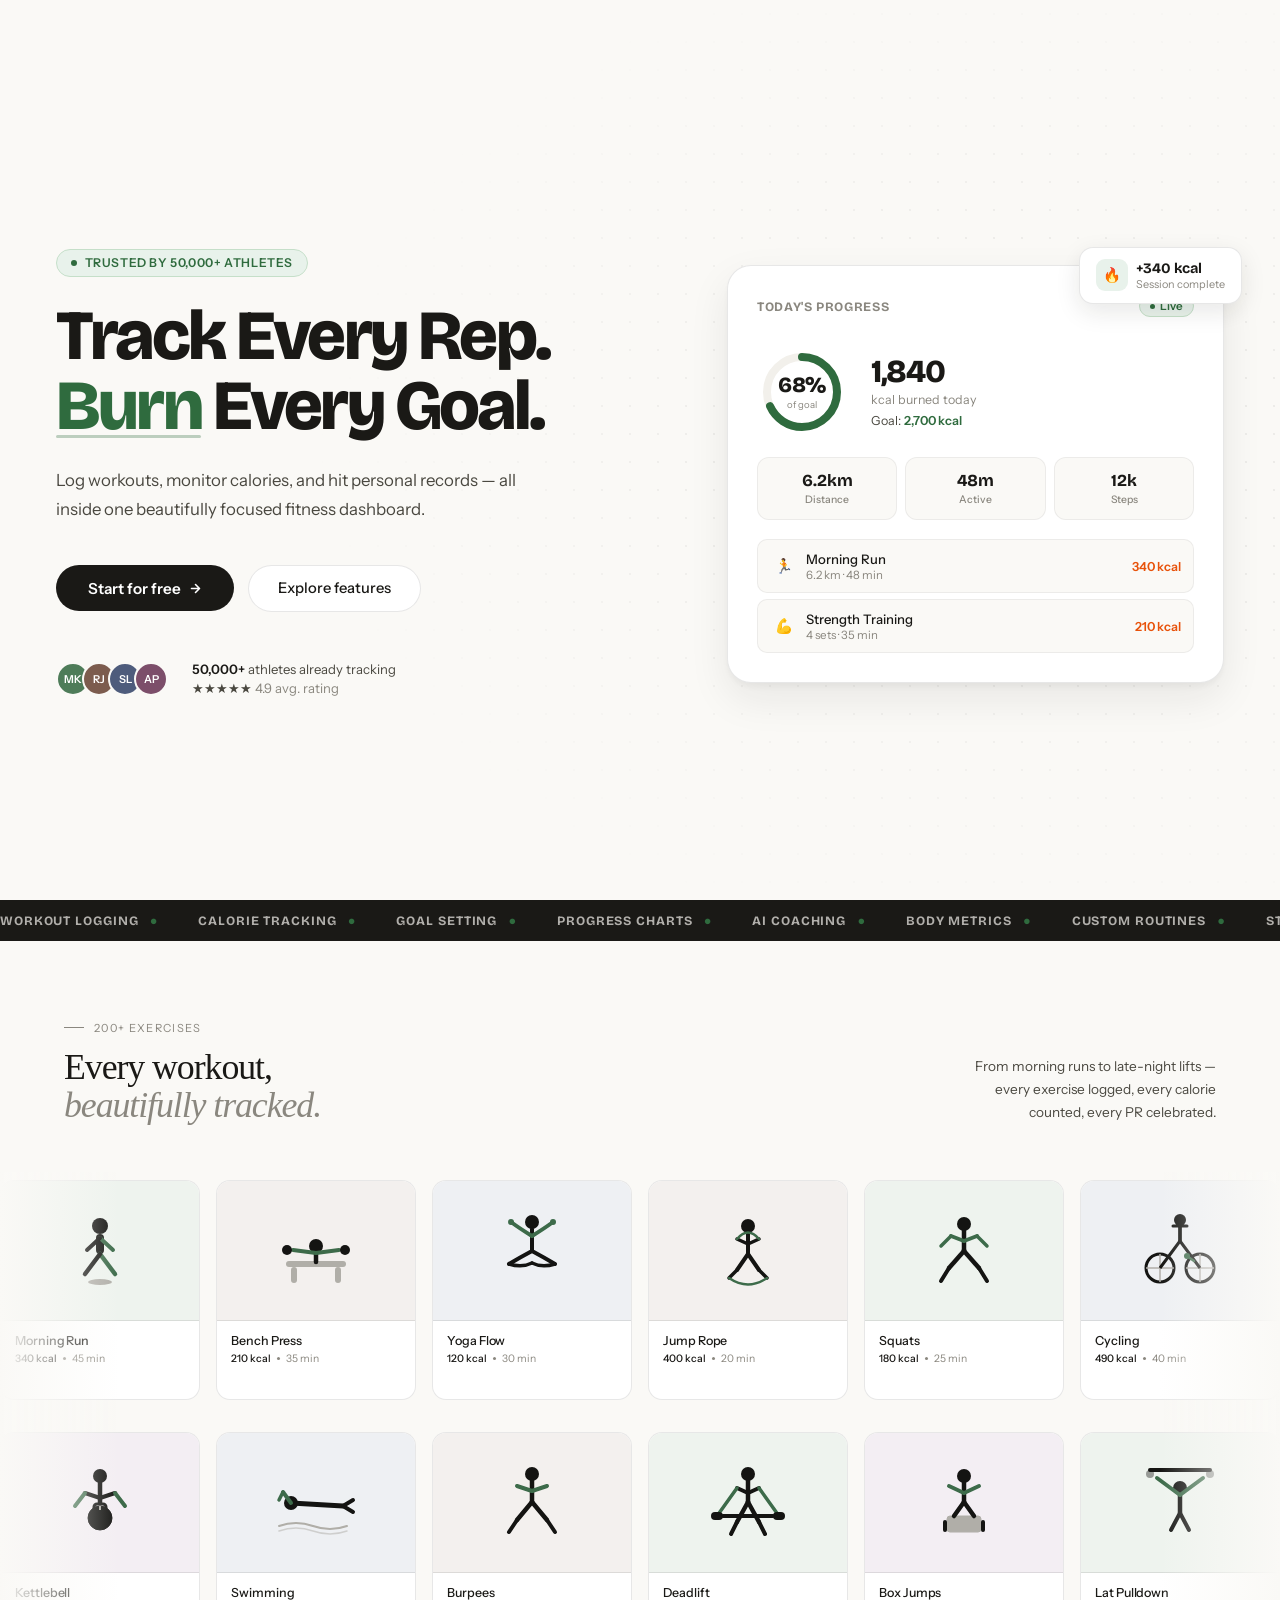
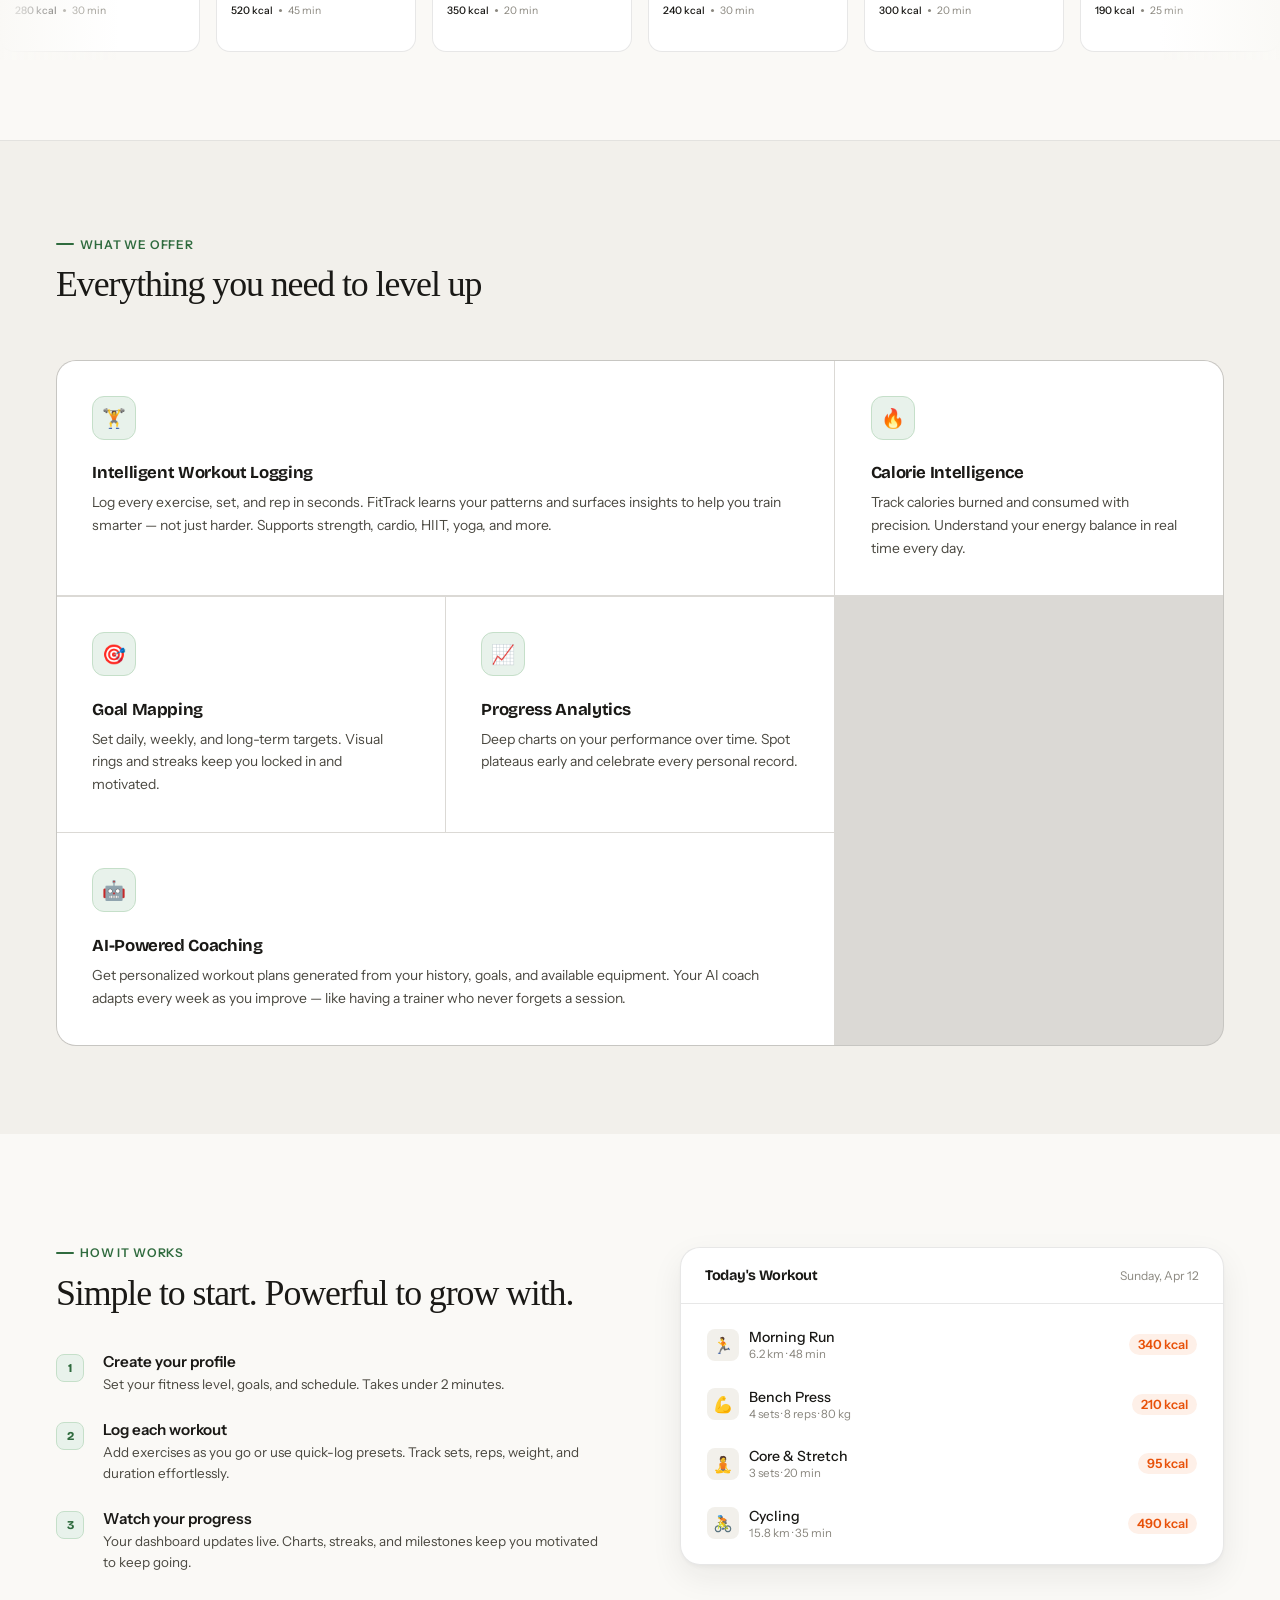
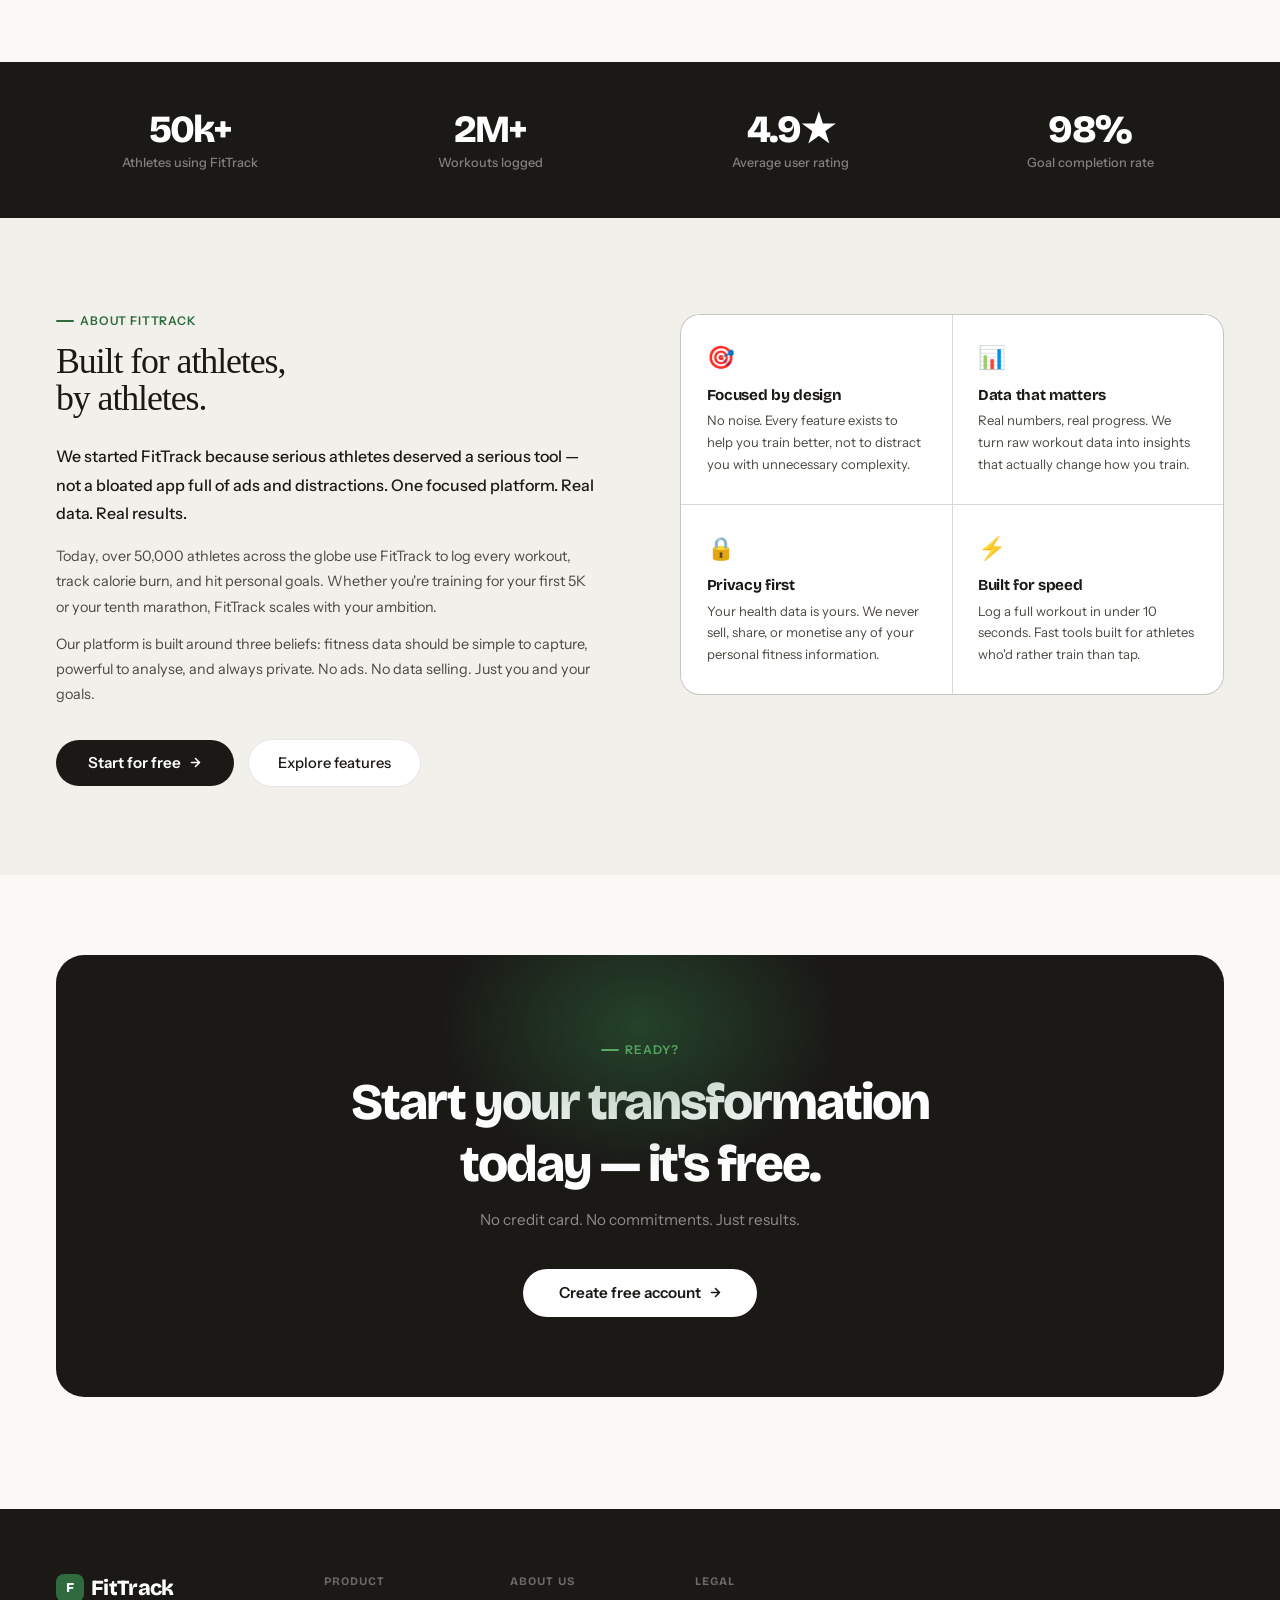
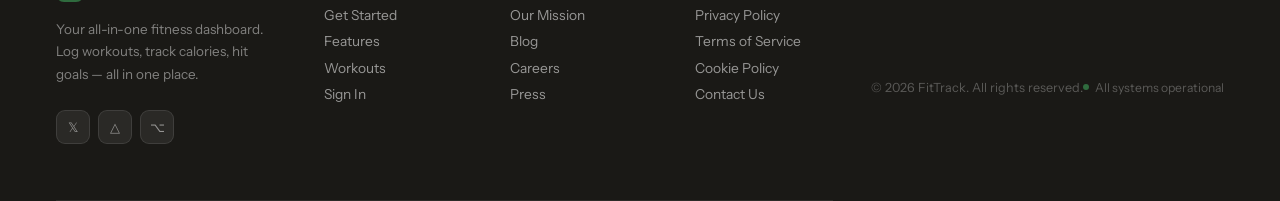
==== commit a1336c7d: "feat: added the features" ====
--- a/src/main/resources/templates/index.html
+++ b/src/main/resources/templates/index.html
@@ -463,6 +463,104 @@
         .wi-meta { font-size: 0.72rem; color: var(--ink3); margin-top: 1px; }
         .wi-kcal { font-size: 0.8rem; font-weight: 600; color: var(--orange); background: #fef0e8; padding: 3px 9px; border-radius: 100px; }
 
+        /* ─── ABOUT ─── */
+        .about-section { background: var(--bg2); }
+
+        .about-grid {
+            display: grid;
+            grid-template-columns: 1fr 1fr;
+            gap: 5rem;
+            align-items: start;
+        }
+
+        .about-lead {
+            margin-top: 1.5rem;
+            font-size: 1rem;
+            color: var(--ink);
+            line-height: 1.8;
+            font-weight: 500;
+        }
+
+        .about-body {
+            margin-top: 1rem;
+            font-size: 0.9rem;
+            color: var(--ink2);
+            line-height: 1.75;
+        }
+
+        .about-actions {
+            margin-top: 2rem;
+            display: flex;
+            gap: 0.9rem;
+            align-items: center;
+        }
+
+        .about-values {
+            display: grid;
+            grid-template-columns: 1fr 1fr;
+            gap: 1px;
+            background: var(--border);
+            border: 1px solid var(--border);
+            border-radius: 20px;
+            overflow: hidden;
+            margin-top: 0.5rem;
+        }
+
+        .av-card {
+            background: var(--white);
+            padding: 1.8rem 1.6rem;
+            transition: background 0.15s;
+        }
+
+        .av-card:hover { background: var(--bg); }
+
+        .av-ico {
+            font-size: 1.4rem;
+            margin-bottom: 0.9rem;
+            display: block;
+        }
+
+        .av-title {
+            font-family: 'Bricolage Grotesque', sans-serif;
+            font-size: 0.95rem;
+            font-weight: 700;
+            color: var(--ink);
+            margin-bottom: 0.4rem;
+            letter-spacing: -0.02em;
+        }
+
+        .av-desc {
+            font-size: 0.82rem;
+            color: var(--ink2);
+            line-height: 1.65;
+        }
+
+        /* ─── STATS STRIP ─── */
+        .stats-strip {
+            background: var(--ink);
+            padding: 3rem 3.5rem;
+            display: grid;
+            grid-template-columns: repeat(4, 1fr);
+            gap: 2rem;
+            text-align: center;
+        }
+
+        .ss-val {
+            font-family: 'Bricolage Grotesque', sans-serif;
+            font-size: 2.4rem;
+            font-weight: 800;
+            color: #fff;
+            letter-spacing: -0.04em;
+            line-height: 1;
+        }
+
+        .ss-lbl {
+            font-size: 0.8rem;
+            color: rgba(255,255,255,0.45);
+            margin-top: 0.4rem;
+            font-weight: 500;
+        }
+
         /* ─── CTA ─── */
         .cta-wrap {
             margin: 0 3.5rem 5rem;
@@ -505,10 +603,120 @@
             background: var(--bg);
         }
 
-        .foot-left { font-size: 0.82rem; color: var(--ink3); }
-        .foot-links { display: flex; gap: 1.8rem; }
-        .foot-links a { font-size: 0.82rem; color: var(--ink3); text-decoration: none; transition: color 0.15s; }
-        .foot-links a:hover { color: var(--ink); }
+        /* ── FOOTER ── */
+        .footer-main {
+            background: var(--ink);
+            padding: 4rem 3.5rem 0;
+        }
+
+        .footer-grid {
+            display: grid;
+            grid-template-columns: 1.6fr 1fr 1fr 1fr;
+            gap: 3rem;
+            padding-bottom: 3.5rem;
+            border-bottom: 1px solid rgba(255,255,255,0.08);
+        }
+
+        .footer-brand .nav-logo {
+            color: #fff;
+            margin-bottom: 1rem;
+        }
+
+        .footer-brand .logo-mark {
+            background: var(--accent);
+        }
+
+        .footer-tagline {
+            font-size: 0.84rem;
+            color: rgba(255,255,255,0.45);
+            line-height: 1.7;
+            max-width: 220px;
+            margin-bottom: 1.5rem;
+        }
+
+        .footer-socials {
+            display: flex;
+            gap: 8px;
+        }
+
+        .social-btn {
+            width: 34px; height: 34px;
+            border-radius: 9px;
+            background: rgba(255,255,255,0.07);
+            border: 1px solid rgba(255,255,255,0.1);
+            display: flex; align-items: center; justify-content: center;
+            color: rgba(255,255,255,0.5);
+            text-decoration: none;
+            font-size: 0.8rem;
+            transition: background 0.15s, color 0.15s;
+        }
+
+        .social-btn:hover {
+            background: var(--accent);
+            color: #fff;
+            border-color: var(--accent);
+        }
+
+        .footer-col-title {
+            font-family: 'Bricolage Grotesque', sans-serif;
+            font-size: 0.72rem;
+            font-weight: 700;
+            letter-spacing: 0.09em;
+            text-transform: uppercase;
+            color: rgba(255,255,255,0.35);
+            margin-bottom: 1.2rem;
+        }
+
+        .footer-links {
+            display: flex;
+            flex-direction: column;
+            gap: 0.65rem;
+        }
+
+        .footer-links a {
+            font-size: 0.86rem;
+            color: rgba(255,255,255,0.55);
+            text-decoration: none;
+            transition: color 0.15s;
+        }
+
+        .footer-links a:hover { color: #fff; }
+
+        .footer-bottom {
+            display: flex;
+            align-items: center;
+            justify-content: space-between;
+            padding: 1.4rem 0;
+        }
+
+        .footer-copy {
+            font-size: 0.79rem;
+            color: rgba(255,255,255,0.28);
+        }
+
+        .footer-badge {
+            display: flex;
+            align-items: center;
+            gap: 6px;
+            font-size: 0.76rem;
+            color: rgba(255,255,255,0.28);
+        }
+
+        .footer-badge span {
+            width: 6px; height: 6px;
+            border-radius: 50%;
+            background: var(--accent);
+            animation: pulse 2s infinite;
+        }
+
+        @media (max-width: 900px) {
+            .footer-grid { grid-template-columns: 1fr 1fr; gap: 2rem; }
+            .footer-main { padding: 3rem 1.5rem 0; }
+        }
+
+        @media (max-width: 540px) {
+            .footer-grid { grid-template-columns: 1fr; }
+        }
 
         @keyframes fadeUp { from { opacity:0; transform:translateY(20px); } to { opacity:1; transform:translateY(0); } }
 
@@ -520,10 +728,16 @@
             .feat-grid { grid-template-columns: 1fr; }
             .feat-cell.wide { grid-column: span 1; }
             .how-grid { grid-template-columns: 1fr; gap: 2.5rem; }
+            .about-grid { grid-template-columns: 1fr; gap: 2.5rem; }
+            .stats-strip { grid-template-columns: repeat(2, 1fr); padding: 2.5rem 1.5rem; gap: 1.5rem; }
             .cta-wrap { margin: 0 1.5rem 3.5rem; padding: 3rem 2rem; }
-            footer { flex-direction: column; gap: 1.2rem; text-align: center; padding: 1.5rem; }
-        }
-		workout-scroll-section{
+        }
+
+        @media (max-width: 540px) {
+            .stats-strip { grid-template-columns: repeat(2, 1fr); }
+            .about-values { grid-template-columns: 1fr; }
+        }
+		.workout-scroll-section{
 		  padding:5rem 0;
 		  border-bottom:1px solid var(--border);
 		  overflow:hidden;
@@ -841,6 +1055,69 @@
     </div>
 </section>
 
+<!-- STATS STRIP -->
+<div class="stats-strip">
+    <div>
+        <div class="ss-val">50k+</div>
+        <div class="ss-lbl">Athletes using FitTrack</div>
+    </div>
+    <div>
+        <div class="ss-val">2M+</div>
+        <div class="ss-lbl">Workouts logged</div>
+    </div>
+    <div>
+        <div class="ss-val">4.9★</div>
+        <div class="ss-lbl">Average user rating</div>
+    </div>
+    <div>
+        <div class="ss-val">98%</div>
+        <div class="ss-lbl">Goal completion rate</div>
+    </div>
+</div>
+
+<!-- ABOUT US -->
+<section id="about" class="about-section">
+    <div class="about-grid">
+        <div>
+            <span class="label-tag">About FitTrack</span>
+            <h2 class="section-h">Built for athletes,<br>by athletes.</h2>
+            <p class="about-lead">We started FitTrack because serious athletes deserved a serious tool — not a bloated app full of ads and distractions. One focused platform. Real data. Real results.</p>
+            <p class="about-body">Today, over 50,000 athletes across the globe use FitTrack to log every workout, track calorie burn, and hit personal goals. Whether you're training for your first 5K or your tenth marathon, FitTrack scales with your ambition.</p>
+            <p class="about-body" style="margin-top:0.75rem;">Our platform is built around three beliefs: fitness data should be simple to capture, powerful to analyse, and always private. No ads. No data selling. Just you and your goals.</p>
+            <div class="about-actions">
+                <a href="/auth/signup" class="btn-primary">
+                    Start for free
+                    <svg width="13" height="13" viewBox="0 0 13 13" fill="none"><path d="M2.5 6.5h8M6.5 2.5l4 4-4 4" stroke="currentColor" stroke-width="1.6" stroke-linecap="round" stroke-linejoin="round"/></svg>
+                </a>
+                <a href="#features" class="btn-secondary">Explore features</a>
+            </div>
+        </div>
+
+        <div class="about-values">
+            <div class="av-card">
+                <span class="av-ico">🎯</span>
+                <div class="av-title">Focused by design</div>
+                <div class="av-desc">No noise. Every feature exists to help you train better, not to distract you with unnecessary complexity.</div>
+            </div>
+            <div class="av-card">
+                <span class="av-ico">📊</span>
+                <div class="av-title">Data that matters</div>
+                <div class="av-desc">Real numbers, real progress. We turn raw workout data into insights that actually change how you train.</div>
+            </div>
+            <div class="av-card">
+                <span class="av-ico">🔒</span>
+                <div class="av-title">Privacy first</div>
+                <div class="av-desc">Your health data is yours. We never sell, share, or monetise any of your personal fitness information.</div>
+            </div>
+            <div class="av-card">
+                <span class="av-ico">⚡</span>
+                <div class="av-title">Built for speed</div>
+                <div class="av-desc">Log a full workout in under 10 seconds. Fast tools built for athletes who'd rather train than tap.</div>
+            </div>
+        </div>
+    </div>
+</section>
+
 <!-- CTA -->
 <div style="padding: 5rem 0 2rem;">
     <div class="cta-wrap">
@@ -855,12 +1132,64 @@
 </div>
 
 <!-- FOOTER -->
-<footer>
-    <div class="foot-left">© 2026 FitTrack · Built by Mawa 💪</div>
-    <div class="foot-links">
-        <a href="#">Privacy</a>
-        <a href="#">Terms</a>
-        <a href="#">Contact</a>
+<footer class="footer-main">
+    <div class="footer-grid">
+
+        <!-- Brand column -->
+        <div class="footer-brand">
+            <a class="nav-logo" href="/">
+                <span class="logo-mark">F</span>
+                FitTrack
+            </a>
+            <p class="footer-tagline">Your all-in-one fitness dashboard. Log workouts, track calories, hit goals — all in one place.</p>
+            <div class="footer-socials">
+                <a href="#" class="social-btn" title="Twitter">𝕏</a>
+                <a href="#" class="social-btn" title="Instagram">&#9651;</a>
+                <a href="#" class="social-btn" title="GitHub">⌥</a>
+            </div>
+        </div>
+
+        <!-- Product column -->
+        <div>
+            <div class="footer-col-title">Product</div>
+            <div class="footer-links">
+                <a href="/auth/signup">Get Started</a>
+                <a href="#features">Features</a>
+                <a href="#workouts">Workouts</a>
+                <a href="/auth/signin">Sign In</a>
+            </div>
+        </div>
+
+        <!-- About Us column -->
+        <div>
+            <div class="footer-col-title">About Us</div>
+            <div class="footer-links">
+                <a href="#about">Our Mission</a>
+                <a href="#">Blog</a>
+                <a href="#">Careers</a>
+                <a href="#">Press</a>
+            </div>
+        </div>
+
+        <!-- Legal column -->
+        <div>
+            <div class="footer-col-title">Legal</div>
+            <div class="footer-links">
+                <a href="#">Privacy Policy</a>
+                <a href="#">Terms of Service</a>
+                <a href="#">Cookie Policy</a>
+                <a href="#">Contact Us</a>
+            </div>
+        </div>
+
+    </div>
+
+    <div class="footer-bottom">
+        <div class="footer-copy">© 2026 FitTrack. All rights reserved.</div>
+        <div class="footer-badge">
+            <span></span>
+            All systems operational
+        </div>
     </div>
 </footer>
 <script>
